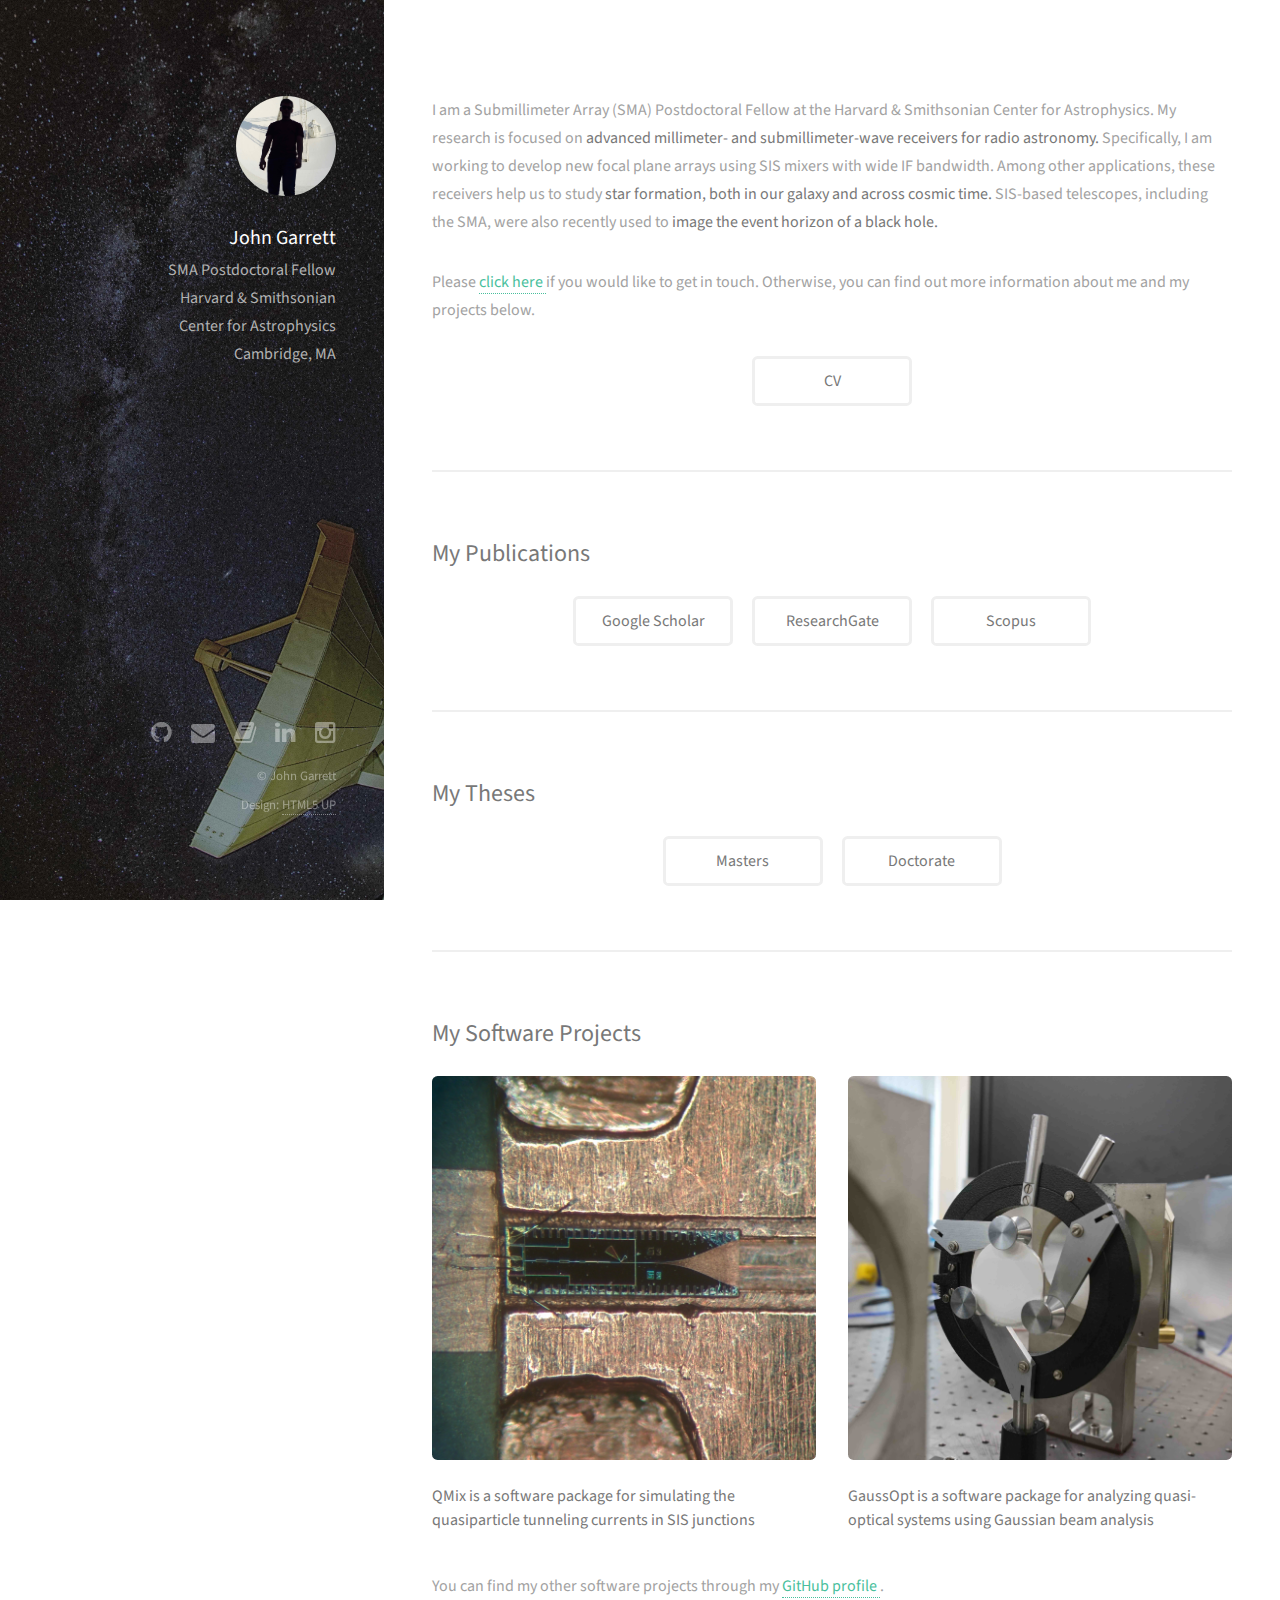
==== index.html @ 58bbde07 "Update" ====
<!DOCTYPE HTML>
<!--
	Strata by HTML5 UP
	html5up.net | @ajlkn
	Free for personal and commercial use under the CCA 3.0 license (html5up.net/license)
-->
<html>
	<head>
		<title>John Garrett</title>
		<meta charset="utf-8" />
		<meta name="viewport" content="width=device-width, initial-scale=1" />
		<!--[if lte IE 8]><script src="assets/js/ie/html5shiv.js"></script><![endif]-->
		<link rel="stylesheet" href="assets/css/main.css" />
		<!--[if lte IE 8]><link rel="stylesheet" href="assets/css/ie8.css" /><![endif]-->
	</head>
	<body id="top">

		<!-- Header -->
			<header id="header">
				<div class="inner">
					<a href="#" class="image avatar"><img src="images/avatar.jpg" alt="" /></a>
					<h1><strong>John Garrett</strong></h1>
					<p>SMA Postdoctoral Fellow<br />
                    Harvard & Smithsonian<br />
                    Center for Astrophysics<br />
					Cambridge, MA</p>
				</div>
			</header>

		<!-- Main -->
			<div id="main">

				<!-- Intro -->
					<section id="intro">
						<p>
							I am a Submillimeter Array (SMA) Postdoctoral Fellow at the Harvard & Smithsonian Center for Astrophysics. My research is focused on <b>advanced millimeter- and submillimeter-wave receivers for radio astronomy.</b> Specifically, I am working to develop new focal plane arrays using SIS mixers with wide IF bandwidth. Among other applications, these receivers help us to study <b>star formation, both in our galaxy and across cosmic time.</b> SIS-based telescopes, including the SMA, were also recently used to <b>image the event horizon of a black hole.</b>
						</p>
						<!-- <p>
							The receivers that I work on are based on <b>Superconductor-Insulator-Superconductor (SIS) tunnel junctions</b>. These devices are so sensitive that the noise properties are now only a <b>few times the quantum limit</b> that is imposed by the Heisenberg uncertainty principle.
						</p> -->
						<!-- </p>
						    I'm originally from Calgary, Alberta, Canada. I completed a BSc in Electrical Engineering at the University of Alberta, an MSc in Electrical Engineering at the University of Calgary, and a DPhil in Astrophysics at the University of Oxford. I'm currently living in Cambridge, Massachusetts.
						<p> -->
                        <p>
                        	Please <a href="mailto:garrettj403@gmail.com"> click here </a> if you would like to get in touch. Otherwise, you can find out more information about me and my projects below.
                        </p>
						<ul class="actions">
							<center>
								<li><a href="pdfs/JohnGarrett-CV.pdf" class="button alt">CV</a></li>
							</center>
						</ul>
					</section>

				<!-- Online Profiles -->
					<section id="publications">
						<h2>My Publications</h2>
		                    <ul class="actions">
								<center>
									<li><a href="https://scholar.google.co.uk/citations?hl=en&user=oNd86yYAAAAJ&view_op=list_works&sortby=pubdate" class="button alt">Google Scholar</a></li>
									<li><a href="https://www.researchgate.net/profile/John_Garrett" class="button alt">ResearchGate</a></li>
									<li><a href="https://www.scopus.com/authid/detail.uri?authorId=56405103700" class="button alt">Scopus</a></li>
								</center>
							</ul>
					</section>

				<!-- Theses -->
					<section id="theses">
						<h2>My Theses</h2>
		                    <ul class="actions">
								<center>
									<li><a href="https://prism.ucalgary.ca/handle/11023/1747" class="button alt">Masters</a></li>
									<li><a href="https://ora.ox.ac.uk/objects/uuid:d47fbf3b-1cf3-4e58-be97-767b9893066e" class="button alt">Doctorate</a></li>
								</center>
							</ul>
					</section>
					
				<!-- Projects -->
					<section id="projects">
						<h2>My Software Projects</h2>
						<div class="row">
							<article class="6u 12u$(xsmall) work-item">
								<a href="https://garrettj403.github.io/QMix/" class="image fit thumb"><img src="images/qmix.jpg" alt="QMix" /></a>
								<h3>QMix is a software package for simulating the quasiparticle tunneling currents in SIS junctions</h3>
							</article>
							<article class="6u 12u$(xsmall) work-item">
								<a href="https://garrettj403.github.io/GaussOpt/" class="image fit thumb"><img src="images/gaussopt.jpg" alt="GaussOpt" /></a>
								<h3>GaussOpt is a software package for analyzing quasi-optical systems using Gaussian beam analysis</h3>
							</article>
						</div>
						You can find my other software projects through my <a href="https://github.com/garrettj403"> GitHub profile </a>.
					</section>

		<!-- Footer -->
			<footer id="footer">
				<div class="inner">
					<ul class="icons">
						<li><a href="https://github.com/garrettj403" class="icon fa-github"><span class="label">Github</span></a></li>
						<li><a href="mailto:garrettj403@gmail.com" class="icon fa-envelope"><span class="label">Email</span></a></li>
						<li><a href="https://www.researchgate.net/profile/John_Garrett" class="icon fa-book"><span class="label">ResearchGate</span></a></li>
						<li><a href="https://www.linkedin.com/in/john-garrett-8274a647" class="icon fa-linkedin"><span class="label">Linkedin</span></a></li>
						<li><a href="https://www.instagram.com/garrettj403/" class="icon fa-instagram"><span class="label">Instagram</span></a></li>
					</ul>
					<ul class="copyright">
						<li>&copy; John Garrett</li><li>Design: <a href="http://html5up.net">HTML5 UP</a></li>
					</ul>
				</div>
			</footer>

		<!-- Scripts -->
			<script src="assets/js/jquery.min.js"></script>
			<script src="assets/js/jquery.poptrox.min.js"></script>
			<script src="assets/js/skel.min.js"></script>
			<script src="assets/js/util.js"></script>
			<script src="assets/js/main.js"></script>

	</body>
</html>
---- assets/css/main.css ----
@import url("font-awesome.min.css");
@import url("http://fonts.googleapis.com/css?family=Source+Sans+Pro:400,400italic");

/*
	Strata by HTML5 UP
	html5up.net | @n33co
	Free for personal and commercial use under the CCA 3.0 license (html5up.net/license)
*/

/* Reset */

	html, body, div, span, applet, object, iframe, h1, h2, h3, h4, h5, h6, p, blockquote, pre, a, abbr, acronym, address, big, cite, code, del, dfn, em, img, ins, kbd, q, s, samp, small, strike, strong, sub, sup, tt, var, b, u, i, center, dl, dt, dd, ol, ul, li, fieldset, form, label, legend, table, caption, tbody, tfoot, thead, tr, th, td, article, aside, canvas, details, embed, figure, figcaption, footer, header, hgroup, menu, nav, output, ruby, section, summary, time, mark, audio, video {
		margin: 0;
		padding: 0;
		border: 0;
		font-size: 100%;
		font: inherit;
		vertical-align: baseline;
	}

	article, aside, details, figcaption, figure, footer, header, hgroup, menu, nav, section {
		display: block;
	}

	body {
		line-height: 1;
	}

	ol, ul {
		list-style: none;
	}

	blockquote, q {
		quotes: none;
	}

	blockquote:before, blockquote:after, q:before, q:after {
		content: '';
		content: none;
	}

	table {
		border-collapse: collapse;
		border-spacing: 0;
	}

	body {
		-webkit-text-size-adjust: none;
	}

/* Box Model */

	*, *:before, *:after {
		-moz-box-sizing: border-box;
		-webkit-box-sizing: border-box;
		box-sizing: border-box;
	}

/* Containers */

	.container {
		margin-left: auto;
		margin-right: auto;
	}

	.container.\31 25\25 {
		width: 100%;
		max-width: 1200px;
		min-width: 960px;
	}

	.container.\37 5\25 {
		width: 720px;
	}

	.container.\35 0\25 {
		width: 480px;
	}

	.container.\32 5\25 {
		width: 240px;
	}

	.container {
		width: 960px;
	}

	@media screen and (max-width: 1800px) {

		.container.\31 25\25 {
			width: 100%;
			max-width: 1200px;
			min-width: 960px;
		}

		.container.\37 5\25 {
			width: 720px;
		}

		.container.\35 0\25 {
			width: 480px;
		}

		.container.\32 5\25 {
			width: 240px;
		}

		.container {
			width: 960px;
		}

	}

	@media screen and (max-width: 1280px) {

		.container.\31 25\25 {
			width: 100%;
			max-width: 1200px;
			min-width: 960px;
		}

		.container.\37 5\25 {
			width: 720px;
		}

		.container.\35 0\25 {
			width: 480px;
		}

		.container.\32 5\25 {
			width: 240px;
		}

		.container {
			width: 960px;
		}

	}

	@media screen and (max-width: 980px) {

		.container.\31 25\25 {
			width: 100%;
			max-width: 1200px;
			min-width: 960px;
		}

		.container.\37 5\25 {
			width: 720px;
		}

		.container.\35 0\25 {
			width: 480px;
		}

		.container.\32 5\25 {
			width: 240px;
		}

		.container {
			width: 960px;
		}

	}

	@media screen and (max-width: 736px) {

		.container.\31 25\25 {
			width: 100%;
			max-width: 1200px;
			min-width: 960px;
		}

		.container.\37 5\25 {
			width: 720px;
		}

		.container.\35 0\25 {
			width: 480px;
		}

		.container.\32 5\25 {
			width: 240px;
		}

		.container {
			width: 960px;
		}

	}

	@media screen and (max-width: 480px) {

		.container.\31 25\25 {
			width: 100%;
			max-width: 1200px;
			min-width: 960px;
		}

		.container.\37 5\25 {
			width: 720px;
		}

		.container.\35 0\25 {
			width: 480px;
		}

		.container.\32 5\25 {
			width: 240px;
		}

		.container {
			width: 960px;
		}

	}

/* Grid */

	.row {
		border-bottom: solid 1px transparent;
		-moz-box-sizing: border-box;
		-webkit-box-sizing: border-box;
		box-sizing: border-box;
	}

	.row > * {
		float: left;
		-moz-box-sizing: border-box;
		-webkit-box-sizing: border-box;
		box-sizing: border-box;
	}

	.row:after, .row:before {
		content: '';
		display: block;
		clear: both;
		height: 0;
	}

	.row.uniform > * > :first-child {
		margin-top: 0;
	}

	.row.uniform > * > :last-child {
		margin-bottom: 0;
	}

	.row.\30 \25 > * {
		padding: 0 0 0 0em;
	}

	.row.\30 \25 {
		margin: 0 0 -1px 0em;
	}

	.row.uniform.\30 \25 > * {
		padding: 0em 0 0 0em;
	}

	.row.uniform.\30 \25 {
		margin: 0em 0 -1px 0em;
	}

	.row > * {
		padding: 0 0 0 2.5em;
	}

	.row {
		margin: 0 0 -1px -2.5em;
	}

	.row.uniform > * {
		padding: 2.5em 0 0 2.5em;
	}

	.row.uniform {
		margin: -2.5em 0 -1px -2.5em;
	}

	.row.\32 00\25 > * {
		padding: 0 0 0 5em;
	}

	.row.\32 00\25 {
		margin: 0 0 -1px -5em;
	}

	.row.uniform.\32 00\25 > * {
		padding: 5em 0 0 5em;
	}

	.row.uniform.\32 00\25 {
		margin: -5em 0 -1px -5em;
	}

	.row.\31 50\25 > * {
		padding: 0 0 0 3.75em;
	}

	.row.\31 50\25 {
		margin: 0 0 -1px -3.75em;
	}

	.row.uniform.\31 50\25 > * {
		padding: 3.75em 0 0 3.75em;
	}

	.row.uniform.\31 50\25 {
		margin: -3.75em 0 -1px -3.75em;
	}

	.row.\35 0\25 > * {
		padding: 0 0 0 1.25em;
	}

	.row.\35 0\25 {
		margin: 0 0 -1px -1.25em;
	}

	.row.uniform.\35 0\25 > * {
		padding: 1.25em 0 0 1.25em;
	}

	.row.uniform.\35 0\25 {
		margin: -1.25em 0 -1px -1.25em;
	}

	.row.\32 5\25 > * {
		padding: 0 0 0 0.625em;
	}

	.row.\32 5\25 {
		margin: 0 0 -1px -0.625em;
	}

	.row.uniform.\32 5\25 > * {
		padding: 0.625em 0 0 0.625em;
	}

	.row.uniform.\32 5\25 {
		margin: -0.625em 0 -1px -0.625em;
	}

	.\31 2u, .\31 2u\24 {
		width: 100%;
		clear: none;
		margin-left: 0;
	}

	.\31 1u, .\31 1u\24 {
		width: 91.6666666667%;
		clear: none;
		margin-left: 0;
	}

	.\31 0u, .\31 0u\24 {
		width: 83.3333333333%;
		clear: none;
		margin-left: 0;
	}

	.\39 u, .\39 u\24 {
		width: 75%;
		clear: none;
		margin-left: 0;
	}

	.\38 u, .\38 u\24 {
		width: 66.6666666667%;
		clear: none;
		margin-left: 0;
	}

	.\37 u, .\37 u\24 {
		width: 58.3333333333%;
		clear: none;
		margin-left: 0;
	}

	.\36 u, .\36 u\24 {
		width: 50%;
		clear: none;
		margin-left: 0;
	}

	.\35 u, .\35 u\24 {
		width: 41.6666666667%;
		clear: none;
		margin-left: 0;
	}

	.\34 u, .\34 u\24 {
		width: 33.3333333333%;
		clear: none;
		margin-left: 0;
	}

	.\33 u, .\33 u\24 {
		width: 25%;
		clear: none;
		margin-left: 0;
	}

	.\32 u, .\32 u\24 {
		width: 16.6666666667%;
		clear: none;
		margin-left: 0;
	}

	.\31 u, .\31 u\24 {
		width: 8.3333333333%;
		clear: none;
		margin-left: 0;
	}

	.\31 2u\24 + *,
	.\31 1u\24 + *,
	.\31 0u\24 + *,
	.\39 u\24 + *,
	.\38 u\24 + *,
	.\37 u\24 + *,
	.\36 u\24 + *,
	.\35 u\24 + *,
	.\34 u\24 + *,
	.\33 u\24 + *,
	.\32 u\24 + *,
	.\31 u\24 + * {
		clear: left;
	}

	.\-11u {
		margin-left: 91.66667%;
	}

	.\-10u {
		margin-left: 83.33333%;
	}

	.\-9u {
		margin-left: 75%;
	}

	.\-8u {
		margin-left: 66.66667%;
	}

	.\-7u {
		margin-left: 58.33333%;
	}

	.\-6u {
		margin-left: 50%;
	}

	.\-5u {
		margin-left: 41.66667%;
	}

	.\-4u {
		margin-left: 33.33333%;
	}

	.\-3u {
		margin-left: 25%;
	}

	.\-2u {
		margin-left: 16.66667%;
	}

	.\-1u {
		margin-left: 8.33333%;
	}

	@media screen and (max-width: 1800px) {

		.row > * {
			padding: 0 0 0 2.5em;
		}

		.row {
			margin: 0 0 -1px -2.5em;
		}

		.row.uniform > * {
			padding: 2.5em 0 0 2.5em;
		}

		.row.uniform {
			margin: -2.5em 0 -1px -2.5em;
		}

		.row.\32 00\25 > * {
			padding: 0 0 0 5em;
		}

		.row.\32 00\25 {
			margin: 0 0 -1px -5em;
		}

		.row.uniform.\32 00\25 > * {
			padding: 5em 0 0 5em;
		}

		.row.uniform.\32 00\25 {
			margin: -5em 0 -1px -5em;
		}

		.row.\31 50\25 > * {
			padding: 0 0 0 3.75em;
		}

		.row.\31 50\25 {
			margin: 0 0 -1px -3.75em;
		}

		.row.uniform.\31 50\25 > * {
			padding: 3.75em 0 0 3.75em;
		}

		.row.uniform.\31 50\25 {
			margin: -3.75em 0 -1px -3.75em;
		}

		.row.\35 0\25 > * {
			padding: 0 0 0 1.25em;
		}

		.row.\35 0\25 {
			margin: 0 0 -1px -1.25em;
		}

		.row.uniform.\35 0\25 > * {
			padding: 1.25em 0 0 1.25em;
		}

		.row.uniform.\35 0\25 {
			margin: -1.25em 0 -1px -1.25em;
		}

		.row.\32 5\25 > * {
			padding: 0 0 0 0.625em;
		}

		.row.\32 5\25 {
			margin: 0 0 -1px -0.625em;
		}

		.row.uniform.\32 5\25 > * {
			padding: 0.625em 0 0 0.625em;
		}

		.row.uniform.\32 5\25 {
			margin: -0.625em 0 -1px -0.625em;
		}

		.\31 2u\28xlarge\29, .\31 2u\24\28xlarge\29 {
			width: 100%;
			clear: none;
			margin-left: 0;
		}

		.\31 1u\28xlarge\29, .\31 1u\24\28xlarge\29 {
			width: 91.6666666667%;
			clear: none;
			margin-left: 0;
		}

		.\31 0u\28xlarge\29, .\31 0u\24\28xlarge\29 {
			width: 83.3333333333%;
			clear: none;
			margin-left: 0;
		}

		.\39 u\28xlarge\29, .\39 u\24\28xlarge\29 {
			width: 75%;
			clear: none;
			margin-left: 0;
		}

		.\38 u\28xlarge\29, .\38 u\24\28xlarge\29 {
			width: 66.6666666667%;
			clear: none;
			margin-left: 0;
		}

		.\37 u\28xlarge\29, .\37 u\24\28xlarge\29 {
			width: 58.3333333333%;
			clear: none;
			margin-left: 0;
		}

		.\36 u\28xlarge\29, .\36 u\24\28xlarge\29 {
			width: 50%;
			clear: none;
			margin-left: 0;
		}

		.\35 u\28xlarge\29, .\35 u\24\28xlarge\29 {
			width: 41.6666666667%;
			clear: none;
			margin-left: 0;
		}

		.\34 u\28xlarge\29, .\34 u\24\28xlarge\29 {
			width: 33.3333333333%;
			clear: none;
			margin-left: 0;
		}

		.\33 u\28xlarge\29, .\33 u\24\28xlarge\29 {
			width: 25%;
			clear: none;
			margin-left: 0;
		}

		.\32 u\28xlarge\29, .\32 u\24\28xlarge\29 {
			width: 16.6666666667%;
			clear: none;
			margin-left: 0;
		}

		.\31 u\28xlarge\29, .\31 u\24\28xlarge\29 {
			width: 8.3333333333%;
			clear: none;
			margin-left: 0;
		}

		.\31 2u\24\28xlarge\29 + *,
		.\31 1u\24\28xlarge\29 + *,
		.\31 0u\24\28xlarge\29 + *,
		.\39 u\24\28xlarge\29 + *,
		.\38 u\24\28xlarge\29 + *,
		.\37 u\24\28xlarge\29 + *,
		.\36 u\24\28xlarge\29 + *,
		.\35 u\24\28xlarge\29 + *,
		.\34 u\24\28xlarge\29 + *,
		.\33 u\24\28xlarge\29 + *,
		.\32 u\24\28xlarge\29 + *,
		.\31 u\24\28xlarge\29 + * {
			clear: left;
		}

		.\-11u\28xlarge\29 {
			margin-left: 91.66667%;
		}

		.\-10u\28xlarge\29 {
			margin-left: 83.33333%;
		}

		.\-9u\28xlarge\29 {
			margin-left: 75%;
		}

		.\-8u\28xlarge\29 {
			margin-left: 66.66667%;
		}

		.\-7u\28xlarge\29 {
			margin-left: 58.33333%;
		}

		.\-6u\28xlarge\29 {
			margin-left: 50%;
		}

		.\-5u\28xlarge\29 {
			margin-left: 41.66667%;
		}

		.\-4u\28xlarge\29 {
			margin-left: 33.33333%;
		}

		.\-3u\28xlarge\29 {
			margin-left: 25%;
		}

		.\-2u\28xlarge\29 {
			margin-left: 16.66667%;
		}

		.\-1u\28xlarge\29 {
			margin-left: 8.33333%;
		}

	}

	@media screen and (max-width: 1280px) {

		.row > * {
			padding: 0 0 0 2em;
		}

		.row {
			margin: 0 0 -1px -2em;
		}

		.row.uniform > * {
			padding: 2em 0 0 2em;
		}

		.row.uniform {
			margin: -2em 0 -1px -2em;
		}

		.row.\32 00\25 > * {
			padding: 0 0 0 4em;
		}

		.row.\32 00\25 {
			margin: 0 0 -1px -4em;
		}

		.row.uniform.\32 00\25 > * {
			padding: 4em 0 0 4em;
		}

		.row.uniform.\32 00\25 {
			margin: -4em 0 -1px -4em;
		}

		.row.\31 50\25 > * {
			padding: 0 0 0 3em;
		}

		.row.\31 50\25 {
			margin: 0 0 -1px -3em;
		}

		.row.uniform.\31 50\25 > * {
			padding: 3em 0 0 3em;
		}

		.row.uniform.\31 50\25 {
			margin: -3em 0 -1px -3em;
		}

		.row.\35 0\25 > * {
			padding: 0 0 0 1em;
		}

		.row.\35 0\25 {
			margin: 0 0 -1px -1em;
		}

		.row.uniform.\35 0\25 > * {
			padding: 1em 0 0 1em;
		}

		.row.uniform.\35 0\25 {
			margin: -1em 0 -1px -1em;
		}

		.row.\32 5\25 > * {
			padding: 0 0 0 0.5em;
		}

		.row.\32 5\25 {
			margin: 0 0 -1px -0.5em;
		}

		.row.uniform.\32 5\25 > * {
			padding: 0.5em 0 0 0.5em;
		}

		.row.uniform.\32 5\25 {
			margin: -0.5em 0 -1px -0.5em;
		}

		.\31 2u\28large\29, .\31 2u\24\28large\29 {
			width: 100%;
			clear: none;
			margin-left: 0;
		}

		.\31 1u\28large\29, .\31 1u\24\28large\29 {
			width: 91.6666666667%;
			clear: none;
			margin-left: 0;
		}

		.\31 0u\28large\29, .\31 0u\24\28large\29 {
			width: 83.3333333333%;
			clear: none;
			margin-left: 0;
		}

		.\39 u\28large\29, .\39 u\24\28large\29 {
			width: 75%;
			clear: none;
			margin-left: 0;
		}

		.\38 u\28large\29, .\38 u\24\28large\29 {
			width: 66.6666666667%;
			clear: none;
			margin-left: 0;
		}

		.\37 u\28large\29, .\37 u\24\28large\29 {
			width: 58.3333333333%;
			clear: none;
			margin-left: 0;
		}

		.\36 u\28large\29, .\36 u\24\28large\29 {
			width: 50%;
			clear: none;
			margin-left: 0;
		}

		.\35 u\28large\29, .\35 u\24\28large\29 {
			width: 41.6666666667%;
			clear: none;
			margin-left: 0;
		}

		.\34 u\28large\29, .\34 u\24\28large\29 {
			width: 33.3333333333%;
			clear: none;
			margin-left: 0;
		}

		.\33 u\28large\29, .\33 u\24\28large\29 {
			width: 25%;
			clear: none;
			margin-left: 0;
		}

		.\32 u\28large\29, .\32 u\24\28large\29 {
			width: 16.6666666667%;
			clear: none;
			margin-left: 0;
		}

		.\31 u\28large\29, .\31 u\24\28large\29 {
			width: 8.3333333333%;
			clear: none;
			margin-left: 0;
		}

		.\31 2u\24\28large\29 + *,
		.\31 1u\24\28large\29 + *,
		.\31 0u\24\28large\29 + *,
		.\39 u\24\28large\29 + *,
		.\38 u\24\28large\29 + *,
		.\37 u\24\28large\29 + *,
		.\36 u\24\28large\29 + *,
		.\35 u\24\28large\29 + *,
		.\34 u\24\28large\29 + *,
		.\33 u\24\28large\29 + *,
		.\32 u\24\28large\29 + *,
		.\31 u\24\28large\29 + * {
			clear: left;
		}

		.\-11u\28large\29 {
			margin-left: 91.66667%;
		}

		.\-10u\28large\29 {
			margin-left: 83.33333%;
		}

		.\-9u\28large\29 {
			margin-left: 75%;
		}

		.\-8u\28large\29 {
			margin-left: 66.66667%;
		}

		.\-7u\28large\29 {
			margin-left: 58.33333%;
		}

		.\-6u\28large\29 {
			margin-left: 50%;
		}

		.\-5u\28large\29 {
			margin-left: 41.66667%;
		}

		.\-4u\28large\29 {
			margin-left: 33.33333%;
		}

		.\-3u\28large\29 {
			margin-left: 25%;
		}

		.\-2u\28large\29 {
			margin-left: 16.66667%;
		}

		.\-1u\28large\29 {
			margin-left: 8.33333%;
		}

	}

	@media screen and (max-width: 980px) {

		.row > * {
			padding: 0 0 0 2em;
		}

		.row {
			margin: 0 0 -1px -2em;
		}

		.row.uniform > * {
			padding: 2em 0 0 2em;
		}

		.row.uniform {
			margin: -2em 0 -1px -2em;
		}

		.row.\32 00\25 > * {
			padding: 0 0 0 4em;
		}

		.row.\32 00\25 {
			margin: 0 0 -1px -4em;
		}

		.row.uniform.\32 00\25 > * {
			padding: 4em 0 0 4em;
		}

		.row.uniform.\32 00\25 {
			margin: -4em 0 -1px -4em;
		}

		.row.\31 50\25 > * {
			padding: 0 0 0 3em;
		}

		.row.\31 50\25 {
			margin: 0 0 -1px -3em;
		}

		.row.uniform.\31 50\25 > * {
			padding: 3em 0 0 3em;
		}

		.row.uniform.\31 50\25 {
			margin: -3em 0 -1px -3em;
		}

		.row.\35 0\25 > * {
			padding: 0 0 0 1em;
		}

		.row.\35 0\25 {
			margin: 0 0 -1px -1em;
		}

		.row.uniform.\35 0\25 > * {
			padding: 1em 0 0 1em;
		}

		.row.uniform.\35 0\25 {
			margin: -1em 0 -1px -1em;
		}

		.row.\32 5\25 > * {
			padding: 0 0 0 0.5em;
		}

		.row.\32 5\25 {
			margin: 0 0 -1px -0.5em;
		}

		.row.uniform.\32 5\25 > * {
			padding: 0.5em 0 0 0.5em;
		}

		.row.uniform.\32 5\25 {
			margin: -0.5em 0 -1px -0.5em;
		}

		.\31 2u\28medium\29, .\31 2u\24\28medium\29 {
			width: 100%;
			clear: none;
			margin-left: 0;
		}

		.\31 1u\28medium\29, .\31 1u\24\28medium\29 {
			width: 91.6666666667%;
			clear: none;
			margin-left: 0;
		}

		.\31 0u\28medium\29, .\31 0u\24\28medium\29 {
			width: 83.3333333333%;
			clear: none;
			margin-left: 0;
		}

		.\39 u\28medium\29, .\39 u\24\28medium\29 {
			width: 75%;
			clear: none;
			margin-left: 0;
		}

		.\38 u\28medium\29, .\38 u\24\28medium\29 {
			width: 66.6666666667%;
			clear: none;
			margin-left: 0;
		}

		.\37 u\28medium\29, .\37 u\24\28medium\29 {
			width: 58.3333333333%;
			clear: none;
			margin-left: 0;
		}

		.\36 u\28medium\29, .\36 u\24\28medium\29 {
			width: 50%;
			clear: none;
			margin-left: 0;
		}

		.\35 u\28medium\29, .\35 u\24\28medium\29 {
			width: 41.6666666667%;
			clear: none;
			margin-left: 0;
		}

		.\34 u\28medium\29, .\34 u\24\28medium\29 {
			width: 33.3333333333%;
			clear: none;
			margin-left: 0;
		}

		.\33 u\28medium\29, .\33 u\24\28medium\29 {
			width: 25%;
			clear: none;
			margin-left: 0;
		}

		.\32 u\28medium\29, .\32 u\24\28medium\29 {
			width: 16.6666666667%;
			clear: none;
			margin-left: 0;
		}

		.\31 u\28medium\29, .\31 u\24\28medium\29 {
			width: 8.3333333333%;
			clear: none;
			margin-left: 0;
		}

		.\31 2u\24\28medium\29 + *,
		.\31 1u\24\28medium\29 + *,
		.\31 0u\24\28medium\29 + *,
		.\39 u\24\28medium\29 + *,
		.\38 u\24\28medium\29 + *,
		.\37 u\24\28medium\29 + *,
		.\36 u\24\28medium\29 + *,
		.\35 u\24\28medium\29 + *,
		.\34 u\24\28medium\29 + *,
		.\33 u\24\28medium\29 + *,
		.\32 u\24\28medium\29 + *,
		.\31 u\24\28medium\29 + * {
			clear: left;
		}

		.\-11u\28medium\29 {
			margin-left: 91.66667%;
		}

		.\-10u\28medium\29 {
			margin-left: 83.33333%;
		}

		.\-9u\28medium\29 {
			margin-left: 75%;
		}

		.\-8u\28medium\29 {
			margin-left: 66.66667%;
		}

		.\-7u\28medium\29 {
			margin-left: 58.33333%;
		}

		.\-6u\28medium\29 {
			margin-left: 50%;
		}

		.\-5u\28medium\29 {
			margin-left: 41.66667%;
		}

		.\-4u\28medium\29 {
			margin-left: 33.33333%;
		}

		.\-3u\28medium\29 {
			margin-left: 25%;
		}

		.\-2u\28medium\29 {
			margin-left: 16.66667%;
		}

		.\-1u\28medium\29 {
			margin-left: 8.33333%;
		}

	}

	@media screen and (max-width: 736px) {

		.row > * {
			padding: 0 0 0 1.5em;
		}

		.row {
			margin: 0 0 -1px -1.5em;
		}

		.row.uniform > * {
			padding: 1.5em 0 0 1.5em;
		}

		.row.uniform {
			margin: -1.5em 0 -1px -1.5em;
		}

		.row.\32 00\25 > * {
			padding: 0 0 0 3em;
		}

		.row.\32 00\25 {
			margin: 0 0 -1px -3em;
		}

		.row.uniform.\32 00\25 > * {
			padding: 3em 0 0 3em;
		}

		.row.uniform.\32 00\25 {
			margin: -3em 0 -1px -3em;
		}

		.row.\31 50\25 > * {
			padding: 0 0 0 2.25em;
		}

		.row.\31 50\25 {
			margin: 0 0 -1px -2.25em;
		}

		.row.uniform.\31 50\25 > * {
			padding: 2.25em 0 0 2.25em;
		}

		.row.uniform.\31 50\25 {
			margin: -2.25em 0 -1px -2.25em;
		}

		.row.\35 0\25 > * {
			padding: 0 0 0 0.75em;
		}

		.row.\35 0\25 {
			margin: 0 0 -1px -0.75em;
		}

		.row.uniform.\35 0\25 > * {
			padding: 0.75em 0 0 0.75em;
		}

		.row.uniform.\35 0\25 {
			margin: -0.75em 0 -1px -0.75em;
		}

		.row.\32 5\25 > * {
			padding: 0 0 0 0.375em;
		}

		.row.\32 5\25 {
			margin: 0 0 -1px -0.375em;
		}

		.row.uniform.\32 5\25 > * {
			padding: 0.375em 0 0 0.375em;
		}

		.row.uniform.\32 5\25 {
			margin: -0.375em 0 -1px -0.375em;
		}

		.\31 2u\28small\29, .\31 2u\24\28small\29 {
			width: 100%;
			clear: none;
			margin-left: 0;
		}

		.\31 1u\28small\29, .\31 1u\24\28small\29 {
			width: 91.6666666667%;
			clear: none;
			margin-left: 0;
		}

		.\31 0u\28small\29, .\31 0u\24\28small\29 {
			width: 83.3333333333%;
			clear: none;
			margin-left: 0;
		}

		.\39 u\28small\29, .\39 u\24\28small\29 {
			width: 75%;
			clear: none;
			margin-left: 0;
		}

		.\38 u\28small\29, .\38 u\24\28small\29 {
			width: 66.6666666667%;
			clear: none;
			margin-left: 0;
		}

		.\37 u\28small\29, .\37 u\24\28small\29 {
			width: 58.3333333333%;
			clear: none;
			margin-left: 0;
		}

		.\36 u\28small\29, .\36 u\24\28small\29 {
			width: 50%;
			clear: none;
			margin-left: 0;
		}

		.\35 u\28small\29, .\35 u\24\28small\29 {
			width: 41.6666666667%;
			clear: none;
			margin-left: 0;
		}

		.\34 u\28small\29, .\34 u\24\28small\29 {
			width: 33.3333333333%;
			clear: none;
			margin-left: 0;
		}

		.\33 u\28small\29, .\33 u\24\28small\29 {
			width: 25%;
			clear: none;
			margin-left: 0;
		}

		.\32 u\28small\29, .\32 u\24\28small\29 {
			width: 16.6666666667%;
			clear: none;
			margin-left: 0;
		}

		.\31 u\28small\29, .\31 u\24\28small\29 {
			width: 8.3333333333%;
			clear: none;
			margin-left: 0;
		}

		.\31 2u\24\28small\29 + *,
		.\31 1u\24\28small\29 + *,
		.\31 0u\24\28small\29 + *,
		.\39 u\24\28small\29 + *,
		.\38 u\24\28small\29 + *,
		.\37 u\24\28small\29 + *,
		.\36 u\24\28small\29 + *,
		.\35 u\24\28small\29 + *,
		.\34 u\24\28small\29 + *,
		.\33 u\24\28small\29 + *,
		.\32 u\24\28small\29 + *,
		.\31 u\24\28small\29 + * {
			clear: left;
		}

		.\-11u\28small\29 {
			margin-left: 91.66667%;
		}

		.\-10u\28small\29 {
			margin-left: 83.33333%;
		}

		.\-9u\28small\29 {
			margin-left: 75%;
		}

		.\-8u\28small\29 {
			margin-left: 66.66667%;
		}

		.\-7u\28small\29 {
			margin-left: 58.33333%;
		}

		.\-6u\28small\29 {
			margin-left: 50%;
		}

		.\-5u\28small\29 {
			margin-left: 41.66667%;
		}

		.\-4u\28small\29 {
			margin-left: 33.33333%;
		}

		.\-3u\28small\29 {
			margin-left: 25%;
		}

		.\-2u\28small\29 {
			margin-left: 16.66667%;
		}

		.\-1u\28small\29 {
			margin-left: 8.33333%;
		}

	}

	@media screen and (max-width: 480px) {

		.row > * {
			padding: 0 0 0 1.5em;
		}

		.row {
			margin: 0 0 -1px -1.5em;
		}

		.row.uniform > * {
			padding: 1.5em 0 0 1.5em;
		}

		.row.uniform {
			margin: -1.5em 0 -1px -1.5em;
		}

		.row.\32 00\25 > * {
			padding: 0 0 0 3em;
		}

		.row.\32 00\25 {
			margin: 0 0 -1px -3em;
		}

		.row.uniform.\32 00\25 > * {
			padding: 3em 0 0 3em;
		}

		.row.uniform.\32 00\25 {
			margin: -3em 0 -1px -3em;
		}

		.row.\31 50\25 > * {
			padding: 0 0 0 2.25em;
		}

		.row.\31 50\25 {
			margin: 0 0 -1px -2.25em;
		}

		.row.uniform.\31 50\25 > * {
			padding: 2.25em 0 0 2.25em;
		}

		.row.uniform.\31 50\25 {
			margin: -2.25em 0 -1px -2.25em;
		}

		.row.\35 0\25 > * {
			padding: 0 0 0 0.75em;
		}

		.row.\35 0\25 {
			margin: 0 0 -1px -0.75em;
		}

		.row.uniform.\35 0\25 > * {
			padding: 0.75em 0 0 0.75em;
		}

		.row.uniform.\35 0\25 {
			margin: -0.75em 0 -1px -0.75em;
		}

		.row.\32 5\25 > * {
			padding: 0 0 0 0.375em;
		}

		.row.\32 5\25 {
			margin: 0 0 -1px -0.375em;
		}

		.row.uniform.\32 5\25 > * {
			padding: 0.375em 0 0 0.375em;
		}

		.row.uniform.\32 5\25 {
			margin: -0.375em 0 -1px -0.375em;
		}

		.\31 2u\28xsmall\29, .\31 2u\24\28xsmall\29 {
			width: 100%;
			clear: none;
			margin-left: 0;
		}

		.\31 1u\28xsmall\29, .\31 1u\24\28xsmall\29 {
			width: 91.6666666667%;
			clear: none;
			margin-left: 0;
		}

		.\31 0u\28xsmall\29, .\31 0u\24\28xsmall\29 {
			width: 83.3333333333%;
			clear: none;
			margin-left: 0;
		}

		.\39 u\28xsmall\29, .\39 u\24\28xsmall\29 {
			width: 75%;
			clear: none;
			margin-left: 0;
		}

		.\38 u\28xsmall\29, .\38 u\24\28xsmall\29 {
			width: 66.6666666667%;
			clear: none;
			margin-left: 0;
		}

		.\37 u\28xsmall\29, .\37 u\24\28xsmall\29 {
			width: 58.3333333333%;
			clear: none;
			margin-left: 0;
		}

		.\36 u\28xsmall\29, .\36 u\24\28xsmall\29 {
			width: 50%;
			clear: none;
			margin-left: 0;
		}

		.\35 u\28xsmall\29, .\35 u\24\28xsmall\29 {
			width: 41.6666666667%;
			clear: none;
			margin-left: 0;
		}

		.\34 u\28xsmall\29, .\34 u\24\28xsmall\29 {
			width: 33.3333333333%;
			clear: none;
			margin-left: 0;
		}

		.\33 u\28xsmall\29, .\33 u\24\28xsmall\29 {
			width: 25%;
			clear: none;
			margin-left: 0;
		}

		.\32 u\28xsmall\29, .\32 u\24\28xsmall\29 {
			width: 16.6666666667%;
			clear: none;
			margin-left: 0;
		}

		.\31 u\28xsmall\29, .\31 u\24\28xsmall\29 {
			width: 8.3333333333%;
			clear: none;
			margin-left: 0;
		}

		.\31 2u\24\28xsmall\29 + *,
		.\31 1u\24\28xsmall\29 + *,
		.\31 0u\24\28xsmall\29 + *,
		.\39 u\24\28xsmall\29 + *,
		.\38 u\24\28xsmall\29 + *,
		.\37 u\24\28xsmall\29 + *,
		.\36 u\24\28xsmall\29 + *,
		.\35 u\24\28xsmall\29 + *,
		.\34 u\24\28xsmall\29 + *,
		.\33 u\24\28xsmall\29 + *,
		.\32 u\24\28xsmall\29 + *,
		.\31 u\24\28xsmall\29 + * {
			clear: left;
		}

		.\-11u\28xsmall\29 {
			margin-left: 91.66667%;
		}

		.\-10u\28xsmall\29 {
			margin-left: 83.33333%;
		}

		.\-9u\28xsmall\29 {
			margin-left: 75%;
		}

		.\-8u\28xsmall\29 {
			margin-left: 66.66667%;
		}

		.\-7u\28xsmall\29 {
			margin-left: 58.33333%;
		}

		.\-6u\28xsmall\29 {
			margin-left: 50%;
		}

		.\-5u\28xsmall\29 {
			margin-left: 41.66667%;
		}

		.\-4u\28xsmall\29 {
			margin-left: 33.33333%;
		}

		.\-3u\28xsmall\29 {
			margin-left: 25%;
		}

		.\-2u\28xsmall\29 {
			margin-left: 16.66667%;
		}

		.\-1u\28xsmall\29 {
			margin-left: 8.33333%;
		}

	}

/* Basic */

	body {
		background: #fff;
	}

		body.is-loading *, body.is-loading *:before, body.is-loading *:after {
			-moz-animation: none !important;
			-webkit-animation: none !important;
			-ms-animation: none !important;
			animation: none !important;
			-moz-transition: none !important;
			-webkit-transition: none !important;
			-ms-transition: none !important;
			transition: none !important;
		}

	body, input, select, textarea {
		color: #a2a2a2;
		font-family: "Source Sans Pro", Helvetica, sans-serif;
		font-size: 16pt;
		font-weight: 400;
		line-height: 1.75em;
	}

	a {
		-moz-transition: color 0.2s ease-in-out, border-color 0.2s ease-in-out;
		-webkit-transition: color 0.2s ease-in-out, border-color 0.2s ease-in-out;
		-ms-transition: color 0.2s ease-in-out, border-color 0.2s ease-in-out;
		transition: color 0.2s ease-in-out, border-color 0.2s ease-in-out;
		border-bottom: dotted 1px;
		color: #49bf9d;
		text-decoration: none;
	}

		a:hover {
			border-bottom-color: transparent;
			color: #49bf9d !important;
			text-decoration: none;
		}

	strong, b {
		color: #787878;
		font-weight: 400;
	}

	em, i {
		font-style: italic;
	}

	p {
		margin: 0 0 2em 0;
	}

	h1, h2, h3, h4, h5, h6 {
		color: #787878;
		font-weight: 400;
		line-height: 1em;
		margin: 0 0 1em 0;
	}

		h1 a, h2 a, h3 a, h4 a, h5 a, h6 a {
			color: inherit;
			text-decoration: none;
		}

	h1 {
		font-size: 2em;
		line-height: 1.5em;
	}

	h2 {
		font-size: 1.5em;
		line-height: 1.5em;
	}

	h3 {
		font-size: 1.25em;
		line-height: 1.5em;
	}

	h4 {
		font-size: 1.1em;
		line-height: 1.5em;
	}

	h5 {
		font-size: 0.9em;
		line-height: 1.5em;
	}

	h6 {
		font-size: 0.7em;
		line-height: 1.5em;
	}

	sub {
		font-size: 0.8em;
		position: relative;
		top: 0.5em;
	}

	sup {
		font-size: 0.8em;
		position: relative;
		top: -0.5em;
	}

	hr {
		border: 0;
		border-bottom: solid 2px #efefef;
		margin: 2em 0;
	}

		hr.major {
			margin: 3em 0;
		}

	blockquote {
		border-left: solid 6px #efefef;
		font-style: italic;
		margin: 0 0 2em 0;
		padding: 0.5em 0 0.5em 1.5em;
	}

	code {
		background: #f7f7f7;
		border-radius: 0.35em;
		border: solid 2px #efefef;
		font-family: "Courier New", monospace;
		font-size: 0.9em;
		margin: 0 0.25em;
		padding: 0.25em 0.65em;
	}

	pre {
		-webkit-overflow-scrolling: touch;
		font-family: "Courier New", monospace;
		font-size: 0.9em;
		margin: 0 0 2em 0;
	}

		pre code {
			display: block;
			line-height: 1.75em;
			padding: 1em 1.5em;
			overflow-x: auto;
		}

	.align-left {
		text-align: left;
	}

	.align-center {
		text-align: center;
	}

	.align-right {
		text-align: right;
	}

/* Section/Article */

	section.special, article.special {
		text-align: center;
	}

	header p {
		color: #b2b2b2;
		position: relative;
		margin: 0 0 1.5em 0;
	}

	header h2 + p {
		font-size: 1.25em;
		margin-top: -1em;
		line-height: 1.5em;
	}

	header h3 + p {
		font-size: 1.1em;
		margin-top: -0.8em;
		line-height: 1.5em;
	}

	header h4 + p,
	header h5 + p,
	header h6 + p {
		font-size: 0.9em;
		margin-top: -0.6em;
		line-height: 1.5em;
	}

	header.major h2 {
		font-size: 2em;
	}

/* Form */

	form {
		margin: 0 0 2em 0;
	}

	label {
		color: #787878;
		display: block;
		font-size: 0.9em;
		font-weight: 400;
		margin: 0 0 1em 0;
	}

	input[type="text"],
	input[type="password"],
	input[type="email"],
	select,
	textarea {
		-moz-appearance: none;
		-webkit-appearance: none;
		-ms-appearance: none;
		appearance: none;
		background: #f7f7f7;
		border-radius: 0.35em;
		border: solid 2px transparent;
		color: inherit;
		display: block;
		outline: 0;
		padding: 0 0.75em;
		text-decoration: none;
		width: 100%;
	}

		input[type="text"]:invalid,
		input[type="password"]:invalid,
		input[type="email"]:invalid,
		select:invalid,
		textarea:invalid {
			box-shadow: none;
		}

		input[type="text"]:focus,
		input[type="password"]:focus,
		input[type="email"]:focus,
		select:focus,
		textarea:focus {
			border-color: #49bf9d;
		}

	.select-wrapper {
		text-decoration: none;
		display: block;
		position: relative;
	}

		.select-wrapper:before {
			-moz-osx-font-smoothing: grayscale;
			-webkit-font-smoothing: antialiased;
			font-family: FontAwesome;
			font-style: normal;
			font-weight: normal;
			text-transform: none !important;
		}

		.select-wrapper:before {
			color: #dfdfdf;
			content: '\f078';
			display: block;
			height: 2.75em;
			line-height: 2.75em;
			pointer-events: none;
			position: absolute;
			right: 0;
			text-align: center;
			top: 0;
			width: 2.75em;
		}

		.select-wrapper select::-ms-expand {
			display: none;
		}

	input[type="text"],
	input[type="password"],
	input[type="email"],
	select {
		height: 2.75em;
	}

	textarea {
		padding: 0.75em;
	}

	input[type="checkbox"],
	input[type="radio"] {
		-moz-appearance: none;
		-webkit-appearance: none;
		-ms-appearance: none;
		appearance: none;
		display: block;
		float: left;
		margin-right: -2em;
		opacity: 0;
		width: 1em;
		z-index: -1;
	}

		input[type="checkbox"] + label,
		input[type="radio"] + label {
			text-decoration: none;
			color: #a2a2a2;
			cursor: pointer;
			display: inline-block;
			font-size: 1em;
			font-weight: 400;
			padding-left: 2.4em;
			padding-right: 0.75em;
			position: relative;
		}

			input[type="checkbox"] + label:before,
			input[type="radio"] + label:before {
				-moz-osx-font-smoothing: grayscale;
				-webkit-font-smoothing: antialiased;
				font-family: FontAwesome;
				font-style: normal;
				font-weight: normal;
				text-transform: none !important;
			}

			input[type="checkbox"] + label:before,
			input[type="radio"] + label:before {
				background: #f7f7f7;
				border-radius: 0.35em;
				border: solid 2px transparent;
				content: '';
				display: inline-block;
				height: 1.65em;
				left: 0;
				line-height: 1.58125em;
				position: absolute;
				text-align: center;
				top: 0;
				width: 1.65em;
			}

		input[type="checkbox"]:checked + label:before,
		input[type="radio"]:checked + label:before {
			background: #787878;
			border-color: #787878;
			color: #fff;
			content: '\f00c';
		}

		input[type="checkbox"]:focus + label:before,
		input[type="radio"]:focus + label:before {
			border-color: #49bf9d;
		}

	input[type="checkbox"] + label:before {
		border-radius: 0.35em;
	}

	input[type="radio"] + label:before {
		border-radius: 100%;
	}

	::-webkit-input-placeholder {
		color: #b2b2b2 !important;
		opacity: 1.0;
	}

	:-moz-placeholder {
		color: #b2b2b2 !important;
		opacity: 1.0;
	}

	::-moz-placeholder {
		color: #b2b2b2 !important;
		opacity: 1.0;
	}

	:-ms-input-placeholder {
		color: #b2b2b2 !important;
		opacity: 1.0;
	}

	.formerize-placeholder {
		color: #b2b2b2 !important;
		opacity: 1.0;
	}

/* Box */

	.box {
		border-radius: 0.35em;
		border: solid 2px #efefef;
		margin-bottom: 2em;
		padding: 1.5em;
	}

		.box > :last-child,
		.box > :last-child > :last-child,
		.box > :last-child > :last-child > :last-child {
			margin-bottom: 0;
		}

		.box.alt {
			border: 0;
			border-radius: 0;
			padding: 0;
		}

/* Icon */

	.icon {
		text-decoration: none;
		border-bottom: none;
		position: relative;
	}

		.icon:before {
			-moz-osx-font-smoothing: grayscale;
			-webkit-font-smoothing: antialiased;
			font-family: FontAwesome;
			font-style: normal;
			font-weight: normal;
			text-transform: none !important;
		}

		.icon > .label {
			display: none;
		}

/* Image */

	.image {
		border-radius: 0.35em;
		border: 0;
		display: inline-block;
		position: relative;
	}

		.image:before {
			-moz-transition: opacity 0.2s ease-in-out;
			-webkit-transition: opacity 0.2s ease-in-out;
			-ms-transition: opacity 0.2s ease-in-out;
			transition: opacity 0.2s ease-in-out;
			/*background: url("images/overlay.png");*/
			border-radius: 0.35em;
			content: '';
			display: block;
			height: 100%;
			left: 0;
			opacity: 0.5;
			position: absolute;
			top: 0;
			width: 100%;
		}

		.image.thumb {
			text-align: center;
		}
/*
			.image.thumb:after {
				-moz-transition: opacity 0.2s ease-in-out;
				-webkit-transition: opacity 0.2s ease-in-out;
				-ms-transition: opacity 0.2s ease-in-out;
				transition: opacity 0.2s ease-in-out;
				border-radius: 0.35em;
				border: solid 3px rgba(255, 255, 255, 0.5);
				color: #fff;
				content: 'View';
				display: inline-block;
				font-size: 0.8em;
				font-weight: 400;
				left: 50%;
				line-height: 2.25em;
				margin: -1.25em 0 0 -3em;
				opacity: 0;
				padding: 0 1.5em;
				position: absolute;
				text-align: center;
				text-decoration: none;
				top: 50%;
				white-space: nowrap;
			}*/

			.image.thumb:hover:after {
				opacity: 1.0;
			}

			.image.thumb:hover:before {
				background: url("images/overlay.png"), url("images/overlay.png");
				opacity: 1.0;
			}

		.image img {
			border-radius: 0.35em;
			display: block;
		}

		.image.left {
			float: left;
			margin: 0 1.5em 1em 0;
			top: 0.25em;
		}

		.image.right {
			float: right;
			margin: 0 0 1em 1.5em;
			top: 0.25em;
		}

		.image.left, .image.right {
			max-width: 40%;
		}

			.image.left img, .image.right img {
				width: 100%;
			}

		.image.fit {
			display: block;
			margin: 0 0 2em 0;
			width: 100%;
		}

			.image.fit img {
				width: 100%;
			}

		.image.avatar {
			border-radius: 100%;
		}

			.image.avatar:before {
				display: none;
			}

			.image.avatar img {
				border-radius: 100%;
				width: 100%;
			}

/* List */

	ol {
		list-style: decimal;
		margin: 0 0 2em 0;
		padding-left: 1.25em;
	}

		ol li {
			padding-left: 0.25em;
		}

	ul {
		list-style: disc;
		margin: 0 0 2em 0;
		padding-left: 1em;
	}

		ul li {
			padding-left: 0.5em;
		}

		ul.alt {
			list-style: none;
			padding-left: 0;
		}

			ul.alt li {
				border-top: solid 2px #efefef;
				padding: 0.5em 0;
			}

				ul.alt li:first-child {
					border-top: 0;
					padding-top: 0;
				}

		ul.icons {
			cursor: default;
			list-style: none;
			padding-left: 0;
		}

			ul.icons li {
				display: inline-block;
				padding: 0 1em 0 0;
			}

				ul.icons li:last-child {
					padding-right: 0;
				}

				ul.icons li .icon:before {
					font-size: 1.5em;
				}

		ul.actions {
			cursor: default;
			list-style: none;
			padding-left: 0;
		}

			ul.actions li {
				display: inline-block;
				padding: 0 1em 0 0;
				vertical-align: middle;
			}

				ul.actions li:last-child {
					padding-right: 0;
				}

			ul.actions.small li {
				padding: 0 0.5em 0 0;
			}

			ul.actions.vertical li {
				display: block;
				padding: 1em 0 0 0;
			}

				ul.actions.vertical li:first-child {
					padding-top: 0;
				}

				ul.actions.vertical li > * {
					margin-bottom: 0;
				}

			ul.actions.vertical.small li {
				padding: 0.5em 0 0 0;
			}

				ul.actions.vertical.small li:first-child {
					padding-top: 0;
				}

			ul.actions.fit {
				display: table;
				margin-left: -1em;
				padding: 0;
				table-layout: fixed;
				width: calc(100% + 1em);
			}

				ul.actions.fit li {
					display: table-cell;
					padding: 0 0 0 1em;
				}

					ul.actions.fit li > * {
						margin-bottom: 0;
					}

				ul.actions.fit.small {
					margin-left: -0.5em;
					width: calc(100% + 0.5em);
				}

					ul.actions.fit.small li {
						padding: 0 0 0 0.5em;
					}

		ul.labeled-icons {
			list-style: none;
			padding: 0;
		}

			ul.labeled-icons li {
				line-height: 1.75em;
				margin: 1.5em 0 0 0;
				padding-left: 2.25em;
				position: relative;
			}

				ul.labeled-icons li:first-child {
					margin-top: 0;
				}

				ul.labeled-icons li a {
					color: inherit;
				}

				ul.labeled-icons li h3 {
					color: #b2b2b2;
					left: 0;
					position: absolute;
					text-align: center;
					top: 0;
					width: 1em;
				}

	dl {
		margin: 0 0 2em 0;
	}

/* Table */

	.table-wrapper {
		-webkit-overflow-scrolling: touch;
		overflow-x: auto;
	}

	table {
		margin: 0 0 2em 0;
		width: 100%;
	}

		table tbody tr {
			border: solid 1px #efefef;
			border-left: 0;
			border-right: 0;
		}

			table tbody tr:nth-child(2n + 1) {
				background-color: #f7f7f7;
			}

		table td {
			padding: 0.75em 0.75em;
		}

		table th {
			color: #787878;
			font-size: 0.9em;
			font-weight: 400;
			padding: 0 0.75em 0.75em 0.75em;
			text-align: left;
		}

		table thead {
			border-bottom: solid 2px #efefef;
		}

		table tfoot {
			border-top: solid 2px #efefef;
		}

		table.alt {
			border-collapse: separate;
		}

			table.alt tbody tr td {
				border: solid 2px #efefef;
				border-left-width: 0;
				border-top-width: 0;
			}

				table.alt tbody tr td:first-child {
					border-left-width: 2px;
				}

			table.alt tbody tr:first-child td {
				border-top-width: 2px;
			}

			table.alt thead {
				border-bottom: 0;
			}

			table.alt tfoot {
				border-top: 0;
			}

/* Button */

	input[type="submit"],
	input[type="reset"],
	input[type="button"],
	.button {
		-moz-appearance: none;
		-webkit-appearance: none;
		-ms-appearance: none;
		appearance: none;
		-moz-transition: background-color 0.2s ease-in-out, color 0.2s ease-in-out, border-color 0.2s ease-in-out;
		-webkit-transition: background-color 0.2s ease-in-out, color 0.2s ease-in-out, border-color 0.2s ease-in-out;
		-ms-transition: background-color 0.2s ease-in-out, color 0.2s ease-in-out, border-color 0.2s ease-in-out;
		transition: background-color 0.2s ease-in-out, color 0.2s ease-in-out, border-color 0.2s ease-in-out;
		background-color: transparent;
		border-radius: 0.35em;
		border: solid 3px #efefef;
		color: #787878 !important;
		cursor: pointer;
		display: inline-block;
		font-weight: 400;
		height: 3.15em;
		height: calc(2.75em + 6px);
		line-height: 2.75em;
		min-width: 10em;
		padding: 0 1.5em;
		text-align: center;
		text-decoration: none;
		white-space: nowrap;
	}

		input[type="submit"]:hover,
		input[type="reset"]:hover,
		input[type="button"]:hover,
		.button:hover {
			border-color: #49bf9d;
			color: #49bf9d !important;
		}

		input[type="submit"]:active,
		input[type="reset"]:active,
		input[type="button"]:active,
		.button:active {
			background-color: rgba(73, 191, 157, 0.1);
			border-color: #49bf9d;
			color: #49bf9d !important;
		}

		input[type="submit"].icon,
		input[type="reset"].icon,
		input[type="button"].icon,
		.button.icon {
			padding-left: 1.35em;
		}

			input[type="submit"].icon:before,
			input[type="reset"].icon:before,
			input[type="button"].icon:before,
			.button.icon:before {
				margin-right: 0.5em;
			}

		input[type="submit"].fit,
		input[type="reset"].fit,
		input[type="button"].fit,
		.button.fit {
			display: block;
			margin: 0 0 1em 0;
			min-width: 0;
			width: 100%;
		}

		input[type="submit"].small,
		input[type="reset"].small,
		input[type="button"].small,
		.button.small {
			font-size: 0.8em;
		}

		input[type="submit"].big,
		input[type="reset"].big,
		input[type="button"].big,
		.button.big {
			font-size: 1.35em;
		}

		input[type="submit"].special,
		input[type="reset"].special,
		input[type="button"].special,
		.button.special {
			background-color: #49bf9d;
			border-color: #49bf9d;
			color: #ffffff !important;
		}

			input[type="submit"].special:hover,
			input[type="reset"].special:hover,
			input[type="button"].special:hover,
			.button.special:hover {
				background-color: #5cc6a7;
				border-color: #5cc6a7;
			}

			input[type="submit"].special:active,
			input[type="reset"].special:active,
			input[type="button"].special:active,
			.button.special:active {
				background-color: #3eb08f;
				border-color: #3eb08f;
			}

		input[type="submit"].disabled, input[type="submit"]:disabled,
		input[type="reset"].disabled,
		input[type="reset"]:disabled,
		input[type="button"].disabled,
		input[type="button"]:disabled,
		.button.disabled,
		.button:disabled {
			background-color: #e7e7e7 !important;
			border-color: #e7e7e7 !important;
			color: #b2b2b2 !important;
			cursor: default;
		}

/* Work Item */

	.work-item {
		margin: 0 0 2em 0;
	}

		.work-item .image {
			margin: 0 0 1.5em 0;
		}

		.work-item h3 {
			font-size: 1em;
			margin: 0 0 0.5em 0;
		}

		.work-item p {
			font-size: 0.8em;
			line-height: 1.5em;
			margin: 0;
		}

/* Header */

	#header {
		background-color: #1f1815;
		background-attachment: scroll,								fixed;
		background-image: url("images/overlay.png"), url("../../images/banner_vert2.jpg");
		background-position: top left,							top left;
		background-repeat: repeat,								no-repeat;
		background-size: auto,								auto 100%;
		color: rgba(255, 255, 255, 0.5);
		height: 100%;
		left: 0;
		padding: 8em 4em 0 0;
		position: fixed;
		text-align: right;
		top: 0;
		width: 35%;
	}

		#header strong, #header b {
			color: #ffffff;
		}

		#header h2, #header h3, #header h4, #header h5, #header h6 {
			color: #ffffff;
		}

		#header h1 {
			color: rgba(255, 255, 255, 0.5);
			font-size: 1.35em;
			line-height: 1.75em;
			margin: 0;
		}

		#header .image.avatar {
			margin: 0 0 1em 0;
			width: 6.25em;
		}

/* Footer */

	#footer {
		bottom: 0;
		left: 0;
		padding: 0 4em 6em 0;
		position: fixed;
		text-align: right;
		width: 35%;
	}

		#footer .icons {
			margin: 1em 0 0 0;
		}

			#footer .icons a {
				color: rgba(255, 255, 255, 0.4);
			}

		#footer .copyright {
			color: rgba(255, 255, 255, 0.4);
			font-size: 0.8em;
			list-style: none;
			margin: 1em 0 0 0;
			padding: 0;
		}

			#footer .copyright li {
				border-left: solid 1px rgba(255, 255, 255, 0.25);
				display: inline-block;
				line-height: 1em;
				margin-left: 0.75em;
				padding-left: 0.75em;
			}

				#footer .copyright li:first-child {
					border-left: 0;
					margin-left: 0;
					padding-left: 0;
				}

				#footer .copyright li a {
					color: inherit;
				}

/* Main */

	#main {
		margin-left: 35%;
		max-width: 54em;
		padding: 8em 4em 4em 4em;
		width: calc(100% - 35%);
	}

		#main > section {
			border-top: solid 2px #efefef;
			margin: 4em 0 0 0;
			padding: 4em 0 0 0;
		}

			#main > section:first-child {
				border-top: 0;
				margin-top: 0;
				padding-top: 0;
			}

/* Poptrox */

	@-moz-keyframes spin {
		0% {
			-moz-transform: rotate(0deg);
			-webkit-transform: rotate(0deg);
			-ms-transform: rotate(0deg);
			transform: rotate(0deg);
		}

		100% {
			-moz-transform: rotate(360deg);
			-webkit-transform: rotate(360deg);
			-ms-transform: rotate(360deg);
			transform: rotate(360deg);
		}
	}

	@-webkit-keyframes spin {
		0% {
			-moz-transform: rotate(0deg);
			-webkit-transform: rotate(0deg);
			-ms-transform: rotate(0deg);
			transform: rotate(0deg);
		}

		100% {
			-moz-transform: rotate(360deg);
			-webkit-transform: rotate(360deg);
			-ms-transform: rotate(360deg);
			transform: rotate(360deg);
		}
	}

	@-ms-keyframes spin {
		0% {
			-moz-transform: rotate(0deg);
			-webkit-transform: rotate(0deg);
			-ms-transform: rotate(0deg);
			transform: rotate(0deg);
		}

		100% {
			-moz-transform: rotate(360deg);
			-webkit-transform: rotate(360deg);
			-ms-transform: rotate(360deg);
			transform: rotate(360deg);
		}
	}

	@keyframes spin {
		0% {
			-moz-transform: rotate(0deg);
			-webkit-transform: rotate(0deg);
			-ms-transform: rotate(0deg);
			transform: rotate(0deg);
		}

		100% {
			-moz-transform: rotate(360deg);
			-webkit-transform: rotate(360deg);
			-ms-transform: rotate(360deg);
			transform: rotate(360deg);
		}
	}

	.poptrox-popup {
		-moz-box-sizing: content-box;
		-webkit-box-sizing: content-box;
		-ms-box-sizing: content-box;
		box-sizing: content-box;
		-webkit-tap-highlight-color: rgba(255, 255, 255, 0);
		background: #fff;
		border-radius: 0.35em;
		box-shadow: 0 0.1em 0.15em 0 rgba(0, 0, 0, 0.15);
		overflow: hidden;
		padding-bottom: 3em;
	}

		.poptrox-popup .loader {
			text-decoration: none;
			-moz-animation: spin 1s linear infinite;
			-webkit-animation: spin 1s linear infinite;
			-ms-animation: spin 1s linear infinite;
			animation: spin 1s linear infinite;
			font-size: 1.5em;
			height: 1em;
			left: 50%;
			line-height: 1em;
			margin: -0.5em 0 0 -0.5em;
			position: absolute;
			top: 50%;
			width: 1em;
		}

			.poptrox-popup .loader:before {
				-moz-osx-font-smoothing: grayscale;
				-webkit-font-smoothing: antialiased;
				font-family: FontAwesome;
				font-style: normal;
				font-weight: normal;
				text-transform: none !important;
			}

			.poptrox-popup .loader:before {
				content: '\f1ce';
			}

		.poptrox-popup .caption {
			background: #fff;
			bottom: 0;
			cursor: default;
			font-size: 0.9em;
			height: 3em;
			left: 0;
			line-height: 2.8em;
			position: absolute;
			text-align: center;
			width: 100%;
			z-index: 1;
		}

		.poptrox-popup .nav-next,
		.poptrox-popup .nav-previous {
			text-decoration: none;
			-moz-transition: opacity 0.2s ease-in-out;
			-webkit-transition: opacity 0.2s ease-in-out;
			-ms-transition: opacity 0.2s ease-in-out;
			transition: opacity 0.2s ease-in-out;
			-webkit-tap-highlight-color: rgba(255, 255, 255, 0);
			background: rgba(0, 0, 0, 0.01);
			cursor: pointer;
			height: 100%;
			opacity: 0;
			position: absolute;
			top: 0;
			width: 50%;
		}

			.poptrox-popup .nav-next:before,
			.poptrox-popup .nav-previous:before {
				-moz-osx-font-smoothing: grayscale;
				-webkit-font-smoothing: antialiased;
				font-family: FontAwesome;
				font-style: normal;
				font-weight: normal;
				text-transform: none !important;
			}

			.poptrox-popup .nav-next:before,
			.poptrox-popup .nav-previous:before {
				color: #fff;
				font-size: 2.5em;
				height: 1em;
				line-height: 1em;
				margin-top: -0.75em;
				position: absolute;
				text-align: center;
				top: 50%;
				width: 1.5em;
			}

		.poptrox-popup .nav-next {
			right: 0;
		}

			.poptrox-popup .nav-next:before {
				content: '\f105';
				right: 0;
			}

		.poptrox-popup .nav-previous {
			left: 0;
		}

			.poptrox-popup .nav-previous:before {
				content: '\f104';
				left: 0;
			}

		.poptrox-popup .closer {
			text-decoration: none;
			-moz-transition: opacity 0.2s ease-in-out;
			-webkit-transition: opacity 0.2s ease-in-out;
			-ms-transition: opacity 0.2s ease-in-out;
			transition: opacity 0.2s ease-in-out;
			-webkit-tap-highlight-color: rgba(255, 255, 255, 0);
			color: #fff;
			height: 4em;
			line-height: 4em;
			opacity: 0;
			position: absolute;
			right: 0;
			text-align: center;
			top: 0;
			width: 4em;
			z-index: 2;
		}

			.poptrox-popup .closer:before {
				-moz-osx-font-smoothing: grayscale;
				-webkit-font-smoothing: antialiased;
				font-family: FontAwesome;
				font-style: normal;
				font-weight: normal;
				text-transform: none !important;
			}

			.poptrox-popup .closer:before {
				-moz-box-sizing: content-box;
				-webkit-box-sizing: content-box;
				-ms-box-sizing: content-box;
				box-sizing: content-box;
				border-radius: 100%;
				border: solid 3px rgba(255, 255, 255, 0.5);
				content: '\f00d';
				display: block;
				font-size: 1em;
				height: 1.75em;
				left: 50%;
				line-height: 1.75em;
				margin: -0.875em 0 0 -0.875em;
				position: absolute;
				top: 50%;
				width: 1.75em;
			}

		.poptrox-popup:hover .nav-next,
		.poptrox-popup:hover .nav-previous {
			opacity: 0.5;
		}

			.poptrox-popup:hover .nav-next:hover,
			.poptrox-popup:hover .nav-previous:hover {
				opacity: 1.0;
			}

		.poptrox-popup:hover .closer {
			opacity: 0.5;
		}

			.poptrox-popup:hover .closer:hover {
				opacity: 1.0;
			}

/* Touch */

	body.is-touch .image.thumb:before {
		opacity: 0.5 !important;
	}

	body.is-touch .image.thumb:after {
		display: none !important;
	}

	body.is-touch #header {
		background-attachment: scroll;
		background-size: auto, cover;
	}

	body.is-touch .poptrox-popup .nav-next,
	body.is-touch .poptrox-popup .nav-previous,
	body.is-touch .poptrox-popup .closer {
		opacity: 1.0 !important;
	}

/* XLarge */

	@media screen and (max-width: 1800px) {

		/* Basic */

			body, input, select, textarea {
				font-size: 12pt;
			}

	}

/* Large */

	@media screen and (max-width: 1280px) {

		/* Header */

			#header {
				padding: 6em 3em 3em 3em;
				width: 30%;
			}

				#header h1 {
					font-size: 1.25em;
				}

					#header h1 br {
						display: none;
					}

		/* Footer */

			#footer {
				padding: 0 3em 5em 3em;
				width: 30%;
			}

				#footer .copyright li {
					border-left-width: 0;
					display: block;
					line-height: 2.25em;
					margin-left: 0;
					padding-left: 0;
				}

		/* Main */

			#main {
				margin-left: 30%;
				max-width: none;
				padding: 6em 3em 3em 3em;
				width: calc(100% - 30%);
			}

	}

/* Medium */

	@media screen and (max-width: 980px) {

		/* Basic */

			h1 br, h2 br, h3 br, h4 br, h5 br, h6 br {
				display: none;
			}

		/* List */

			ul.icons li .icon {
				font-size: 1.25em;
			}

		/* Header */

			#header {
				background-attachment: scroll;
				background-position: top left, center center;
				background-size: auto,		cover;
				left: auto;
				padding: 6em 4em;
				position: relative;
				text-align: center;
				top: auto;
				width: 100%;
			}

				#header h1 {
					font-size: 1.75em;
				}

					#header h1 br {
						display: inline;
					}

		/* Footer */

			#footer {
				background-attachment: scroll;
				background-color: #1f1815;
				background-image: url("images/overlay.png"), url("../../images/banner_vert2.jpg");
				background-position: top left,						bottom center;
				background-repeat: repeat,							no-repeat;
				background-size: auto,							cover;
				bottom: auto;
				left: auto;
				padding: 4em 4em 6em 4em;
				position: relative;
				text-align: center;
				width: 100%;
			}

				#footer .icons {
					margin: 0 0 1em 0;
				}

				#footer .copyright {
					margin: 0 0 1em 0;
				}

					#footer .copyright li {
						border-left-width: 1px;
						display: inline-block;
						line-height: 1em;
						margin-left: 0.75em;
						padding-left: 0.75em;
					}

		/* Main */

			#main {
				margin: 0;
				padding: 6em 4em;
				width: 100%;
			}

	}

/* Small */

	@media screen and (max-width: 736px) {

		/* Basic */

			h1 {
				font-size: 1.5em;
			}

			h2 {
				font-size: 1.2em;
			}

			h3 {
				font-size: 1em;
			}

		/* Section/Article */

			section.special, article.special {
				text-align: center;
			}

			header.major h2 {
				font-size: 1.35em;
			}

		/* List */

			ul.labeled-icons li {
				padding-left: 2em;
			}

				ul.labeled-icons li h3 {
					line-height: 1.75em;
				}

		/* Header */

			#header {
				padding: 2.25em 1.5em;
			}

				#header h1 {
					font-size: 1.35em;
				}

		/* Footer */

			#footer {
				padding: 2.25em 1.5em;
			}

		/* Main */

			#main {
				padding: 2.25em 1.5em 0.25em 1.5em;
			}

				#main > section {
					margin: 2.25em 0 0 0;
					padding: 2.25em 0 0 0;
				}

		/* Poptrox */

			.poptrox-popup {
				border-radius: 0;
			}

				.poptrox-popup .nav-next:before,
				.poptrox-popup .nav-previous:before {
					margin-top: -1em;
				}

	}

/* XSmall */

	@media screen and (max-width: 480px) {

		/* List */

			ul.actions {
				margin: 0 0 2em 0;
			}

				ul.actions li {
					display: block;
					padding: 1em 0 0 0;
					text-align: center;
					width: 100%;
				}

					ul.actions li:first-child {
						padding-top: 0;
					}

					ul.actions li > * {
						margin: 0 !important;
						width: 100%;
					}

						ul.actions li > *.icon:before {
							margin-left: -2em;
						}

				ul.actions.small li {
					padding: 0.5em 0 0 0;
				}

					ul.actions.small li:first-child {
						padding-top: 0;
					}

		/* Header */

			#header {
				padding: 4.5em 1.5em;
			}

				#header h1 br {
					display: none;
				}

		/* Footer */

			#footer .copyright li {
				border-left-width: 0;
				display: block;
				line-height: 2.25em;
				margin-left: 0;
				padding-left: 0;
			}

	}
---- assets/css/ie8.css ----
/*
	Strata by HTML5 UP
	html5up.net | @n33co
	Free for personal and commercial use under the CCA 3.0 license (html5up.net/license)
*/

/* Button */

	input[type="submit"],
	input[type="reset"],
	input[type="button"],
	.button {
		position: relative;
		-ms-behavior: url("assets/js/ie/PIE.htc");
	}

/* Form */

	input[type="text"],
	input[type="password"],
	input[type="email"],
	select,
	textarea {
		position: relative;
		-ms-behavior: url("assets/js/ie/PIE.htc");
	}

	input[type="text"],
	input[type="password"],
	input[type="email"],
	select {
		height: 2.75em;
		line-height: 2.75em;
	}

	input[type="checkbox"] + label:before,
	input[type="radio"] + label:before {
		display: none;
	}

/* Image */
/*
	.image {
		position: relative;
		-ms-behavior: url("assets/js/ie/PIE.htc");
	}

		.image:before, .image:after {
			display: none !important;
		}

		.image img {
			position: relative;
			-ms-behavior: url("assets/js/ie/PIE.htc");
		}*/

/* Header */

	#header {
		background-image: url("../../images/bg.jpg");
		background-repeat: no-repeat;
		background-size: cover;
		-ms-behavior: url("assets/js/ie/backgroundsize.min.htc");
	}

		#header h1 {
			color: #ffffff;
		}

/* Footer */

	#footer .icons a {
		color: #ffffff;
	}
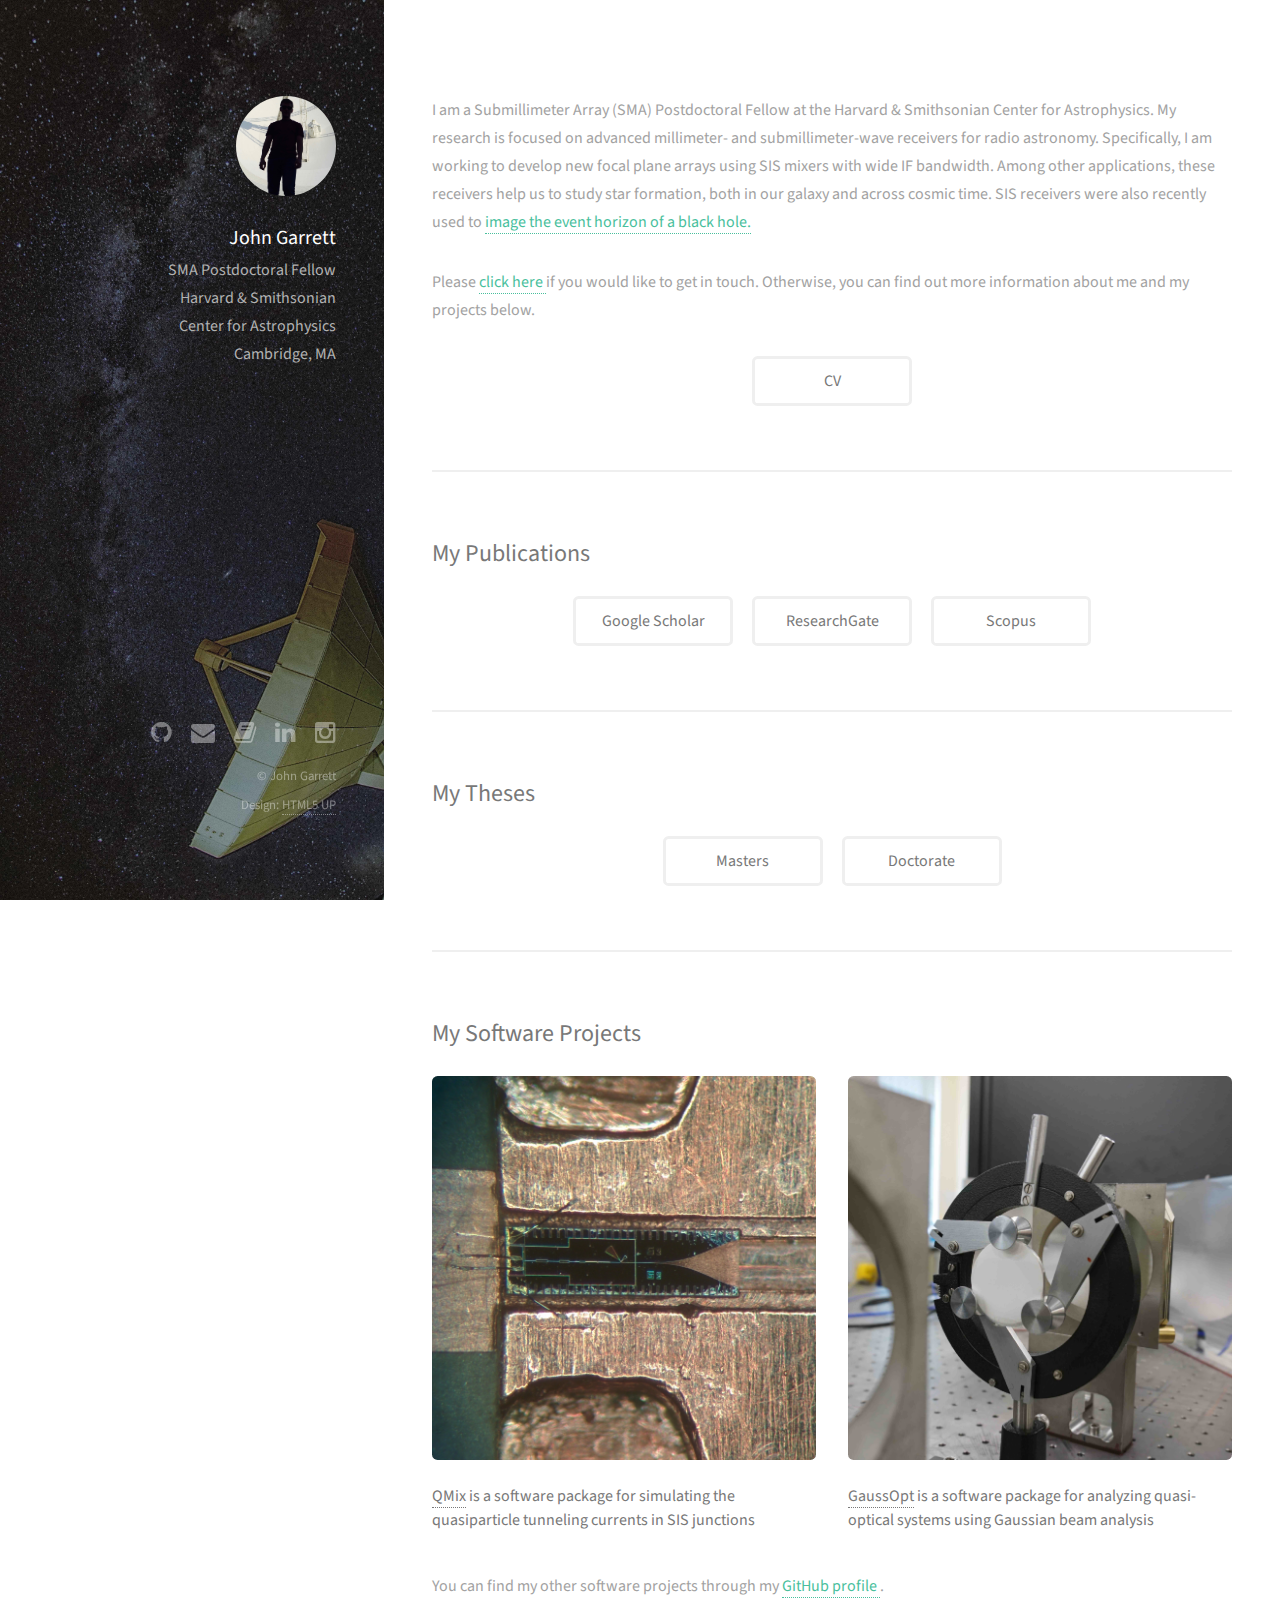
==== commit f6f4b189: "Update index.html" ====
--- a/index.html
+++ b/index.html
@@ -33,7 +33,7 @@
 				<!-- Intro -->
 					<section id="intro">
 						<p>
-							I am a Submillimeter Array (SMA) Postdoctoral Fellow at the Harvard & Smithsonian Center for Astrophysics. My research is focused on <b>advanced millimeter- and submillimeter-wave receivers for radio astronomy.</b> Specifically, I am working to develop new focal plane arrays using SIS mixers with wide IF bandwidth. Among other applications, these receivers help us to study <b>star formation, both in our galaxy and across cosmic time.</b> SIS-based telescopes, including the SMA, were also recently used to <b>image the event horizon of a black hole.</b>
+							I am a Submillimeter Array (SMA) Postdoctoral Fellow at the Harvard & Smithsonian Center for Astrophysics. My research is focused on advanced millimeter- and submillimeter-wave receivers for radio astronomy. Specifically, I am working to develop new focal plane arrays using SIS mixers with wide IF bandwidth. Among other applications, these receivers help us to study star formation, both in our galaxy and across cosmic time. SIS receivers were also recently used to <a href="https://eventhorizontelescope.org/"> image the event horizon of a black hole.</a>
 						</p>
 						<!-- <p>
 							The receivers that I work on are based on <b>Superconductor-Insulator-Superconductor (SIS) tunnel junctions</b>. These devices are so sensitive that the noise properties are now only a <b>few times the quantum limit</b> that is imposed by the Heisenberg uncertainty principle.
@@ -80,11 +80,11 @@
 						<div class="row">
 							<article class="6u 12u$(xsmall) work-item">
 								<a href="https://garrettj403.github.io/QMix/" class="image fit thumb"><img src="images/qmix.jpg" alt="QMix" /></a>
-								<h3>QMix is a software package for simulating the quasiparticle tunneling currents in SIS junctions</h3>
+								<h3><a href="https://garrettj403.github.io/QMix/">QMix</a> is a software package for simulating the quasiparticle tunneling currents in SIS junctions</h3>
 							</article>
 							<article class="6u 12u$(xsmall) work-item">
 								<a href="https://garrettj403.github.io/GaussOpt/" class="image fit thumb"><img src="images/gaussopt.jpg" alt="GaussOpt" /></a>
-								<h3>GaussOpt is a software package for analyzing quasi-optical systems using Gaussian beam analysis</h3>
+								<h3><a href="https://garrettj403.github.io/GaussOpt/">GaussOpt</a> is a software package for analyzing quasi-optical systems using Gaussian beam analysis</h3>
 							</article>
 						</div>
 						You can find my other software projects through my <a href="https://github.com/garrettj403"> GitHub profile </a>.
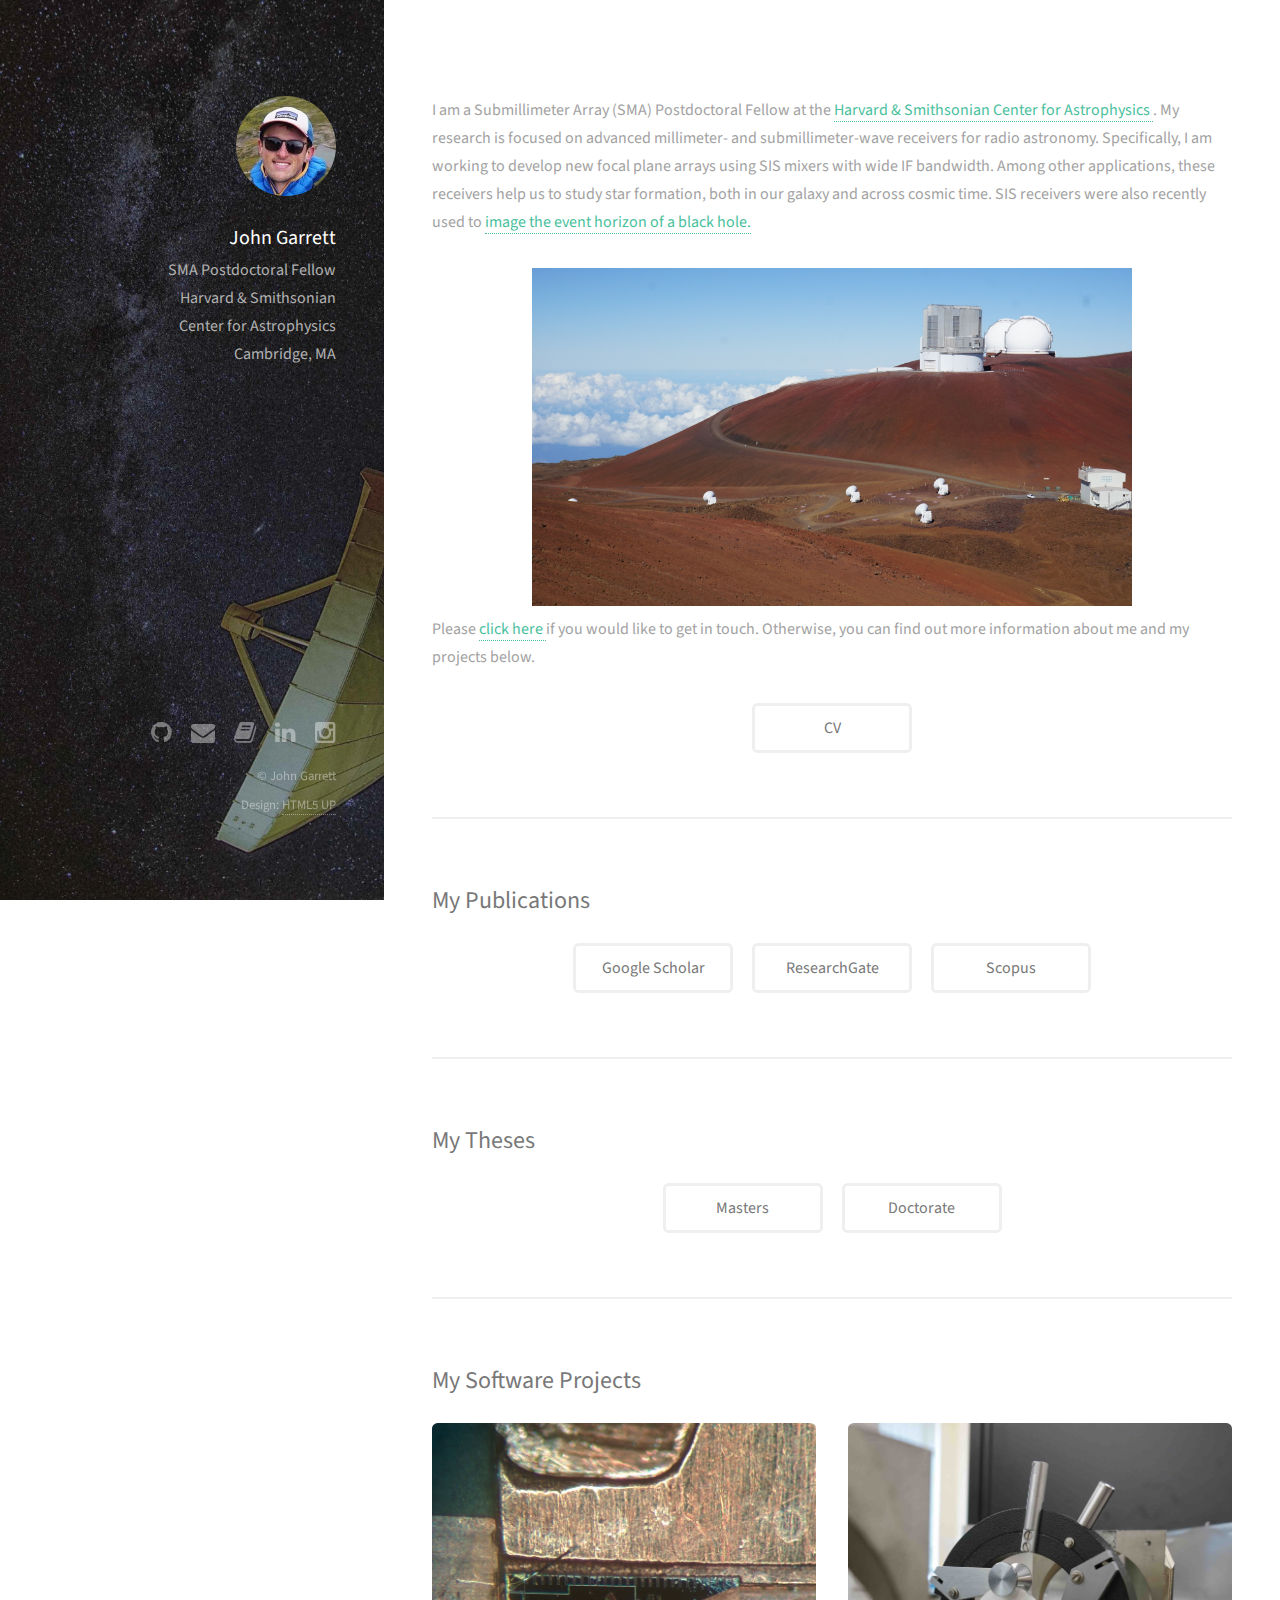
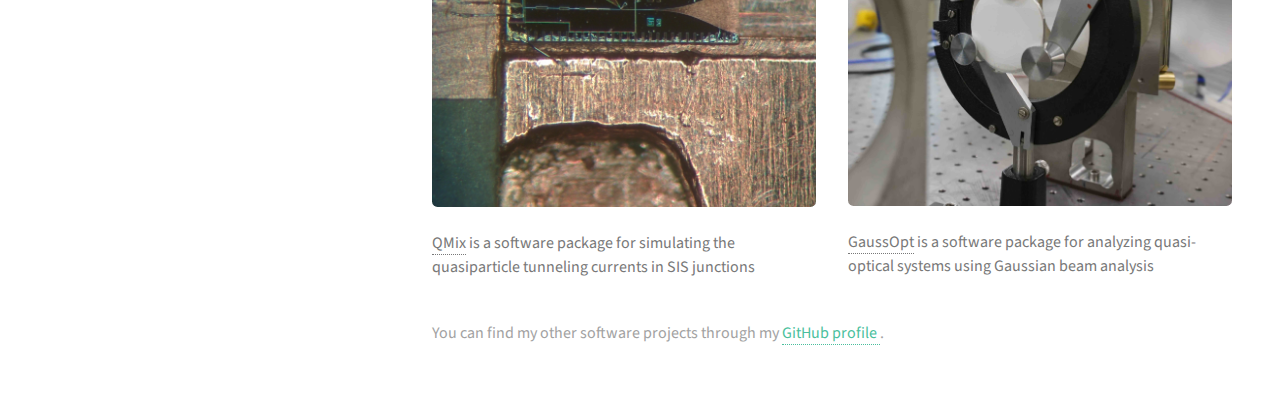
==== commit c3787cc6: "Update profile: add new photo, change avatar" ====
--- a/index.html
+++ b/index.html
@@ -18,7 +18,7 @@
 		<!-- Header -->
 			<header id="header">
 				<div class="inner">
-					<a href="#" class="image avatar"><img src="images/avatar.jpg" alt="" /></a>
+					<a href="#" class="image avatar"><img src="images/avatar2.jpg" alt="" /></a>
 					<h1><strong>John Garrett</strong></h1>
 					<p>SMA Postdoctoral Fellow<br />
                     Harvard & Smithsonian<br />
@@ -33,7 +33,7 @@
 				<!-- Intro -->
 					<section id="intro">
 						<p>
-							I am a Submillimeter Array (SMA) Postdoctoral Fellow at the Harvard & Smithsonian Center for Astrophysics. My research is focused on advanced millimeter- and submillimeter-wave receivers for radio astronomy. Specifically, I am working to develop new focal plane arrays using SIS mixers with wide IF bandwidth. Among other applications, these receivers help us to study star formation, both in our galaxy and across cosmic time. SIS receivers were also recently used to <a href="https://eventhorizontelescope.org/"> image the event horizon of a black hole.</a>
+							I am a Submillimeter Array (SMA) Postdoctoral Fellow at the <a href="https://www.cfa.harvard.edu/"> Harvard & Smithsonian Center for Astrophysics </a>. My research is focused on advanced millimeter- and submillimeter-wave receivers for radio astronomy. Specifically, I am working to develop new focal plane arrays using SIS mixers with wide IF bandwidth. Among other applications, these receivers help us to study star formation, both in our galaxy and across cosmic time. SIS receivers were also recently used to <a href="https://eventhorizontelescope.org/"> image the event horizon of a black hole.</a>
 						</p>
 						<!-- <p>
 							The receivers that I work on are based on <b>Superconductor-Insulator-Superconductor (SIS) tunnel junctions</b>. These devices are so sensitive that the noise properties are now only a <b>few times the quantum limit</b> that is imposed by the Heisenberg uncertainty principle.
@@ -41,6 +41,9 @@
 						<!-- </p>
 						    I'm originally from Calgary, Alberta, Canada. I completed a BSc in Electrical Engineering at the University of Alberta, an MSc in Electrical Engineering at the University of Calgary, and a DPhil in Astrophysics at the University of Oxford. I'm currently living in Cambridge, Massachusetts.
 						<p> -->
+						<center>
+						<img src="images/sma1.jpg" alt="SMA" width=600/>
+						</center>
                         <p>
                         	Please <a href="mailto:garrettj403@gmail.com"> click here </a> if you would like to get in touch. Otherwise, you can find out more information about me and my projects below.
                         </p>
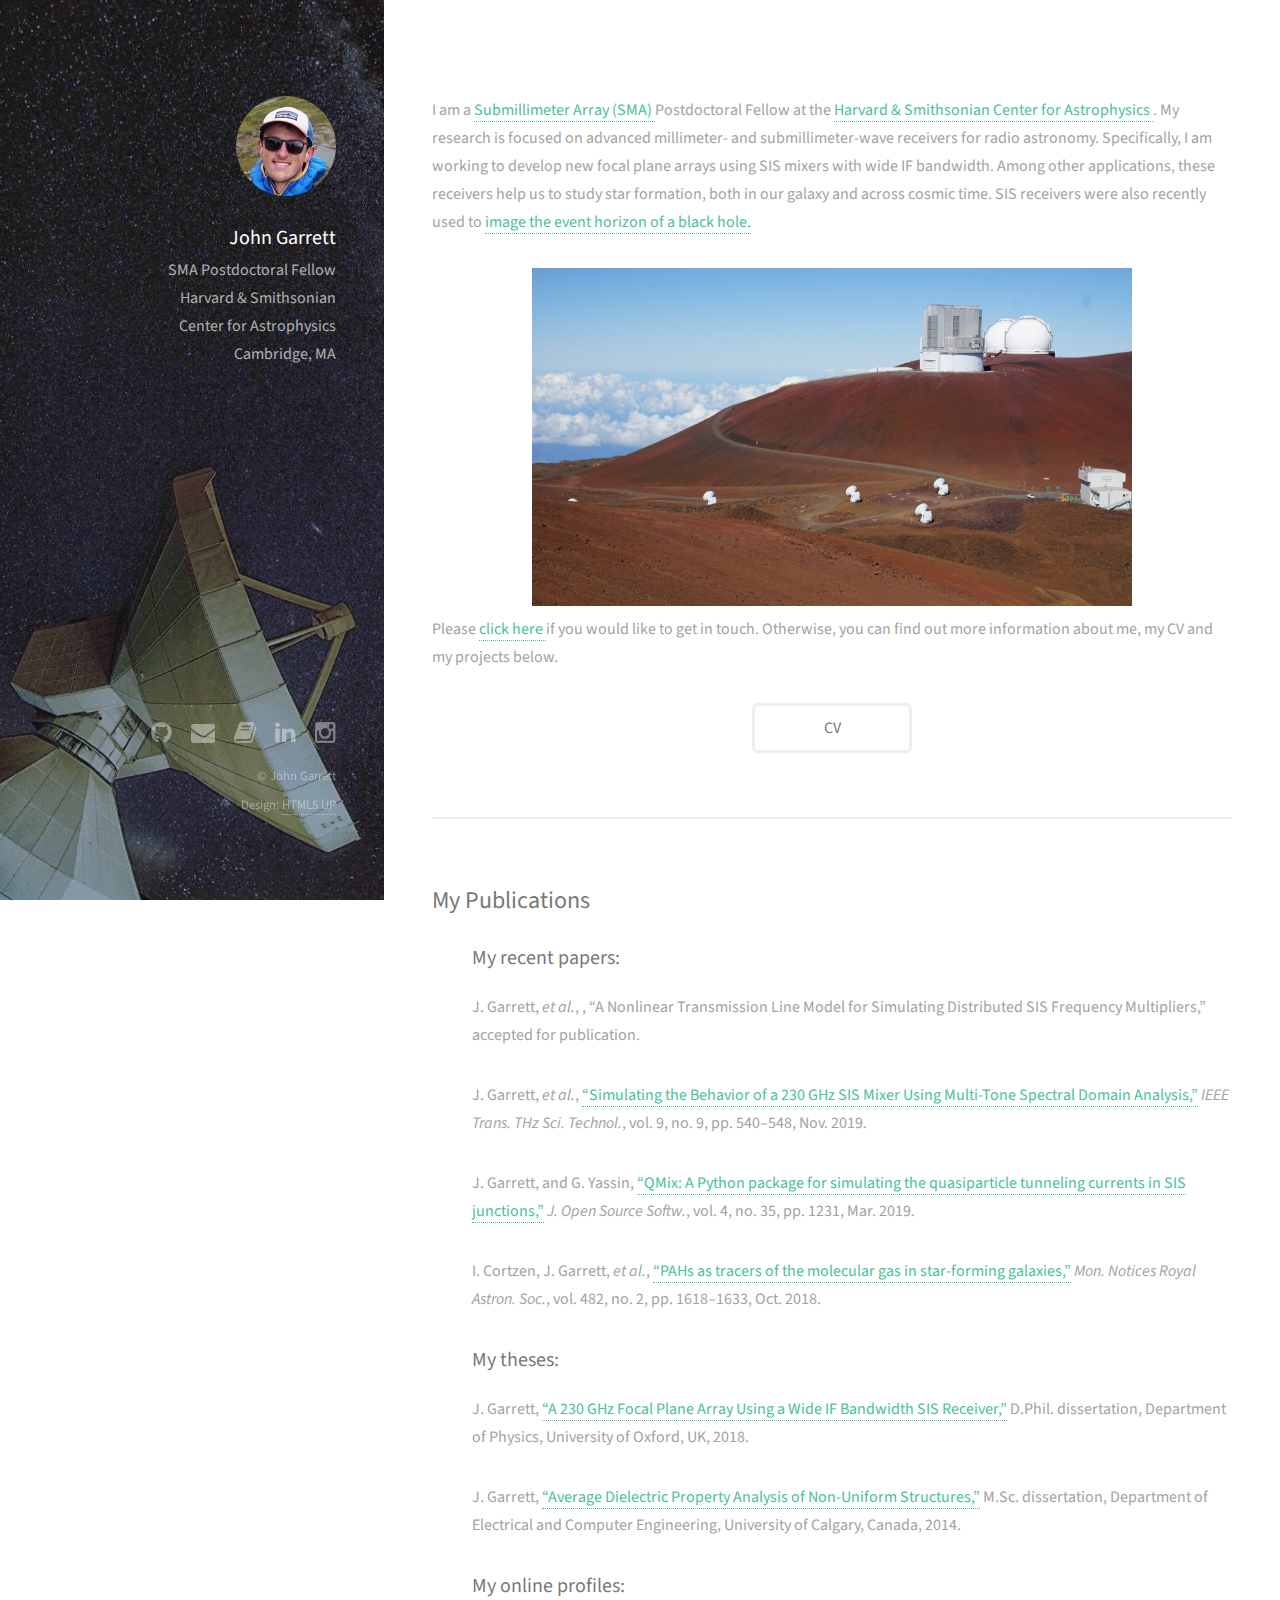
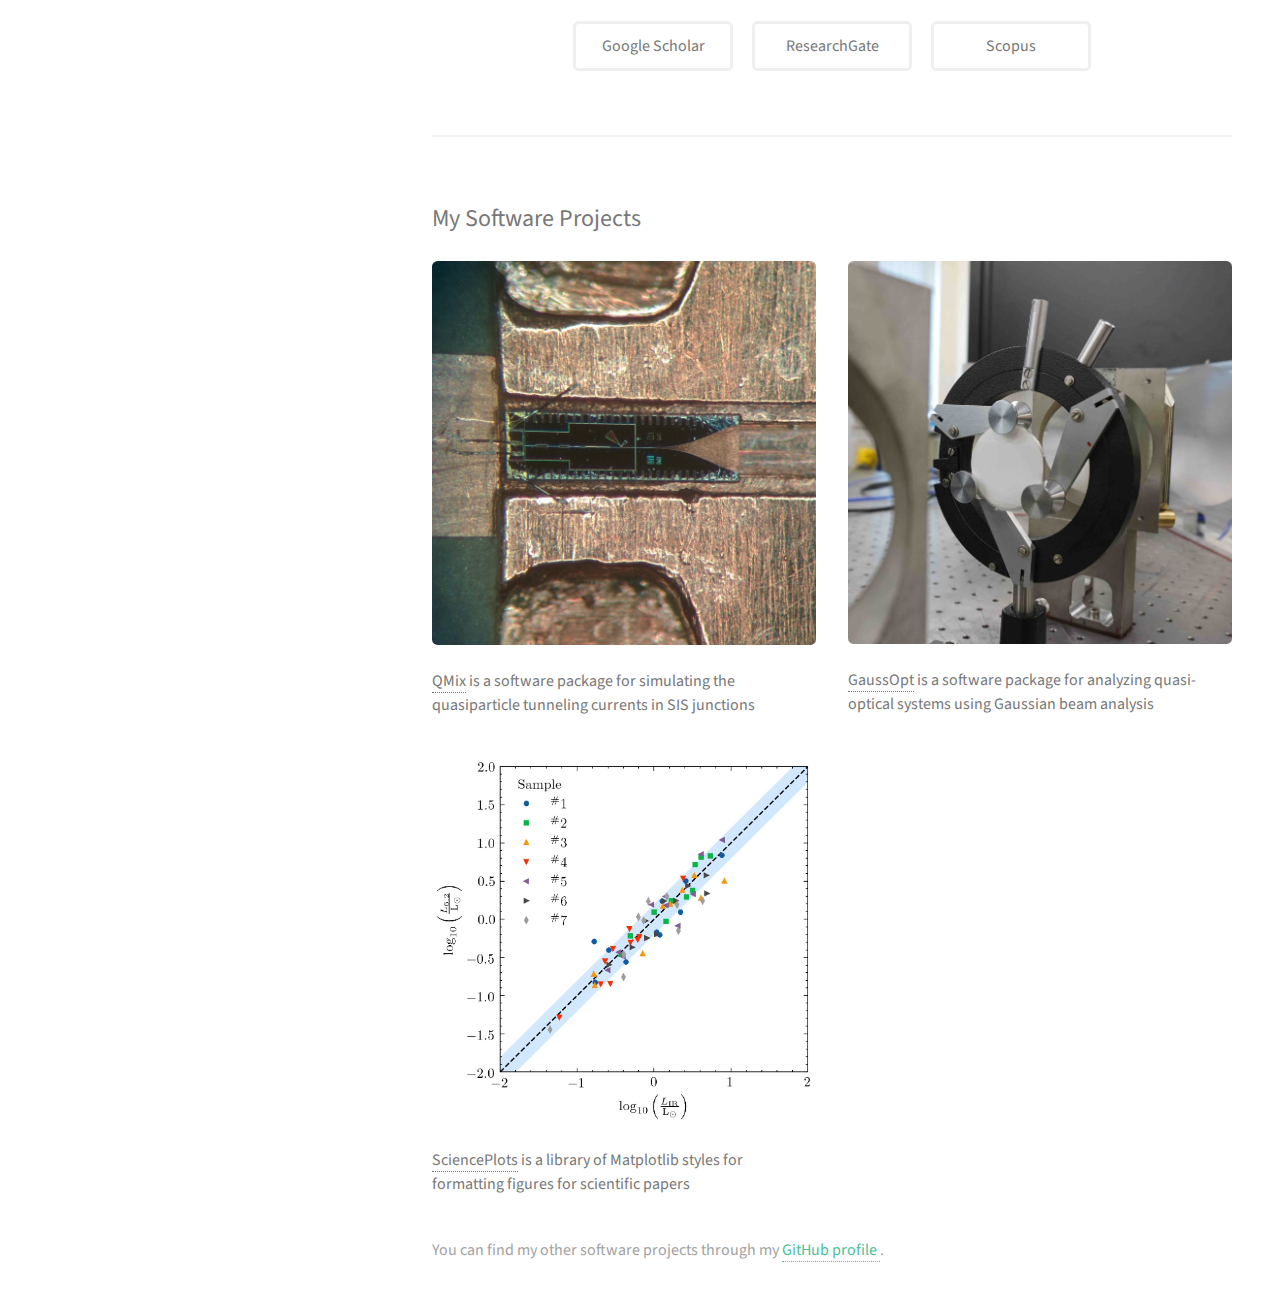
==== commit cfcba544: "Update page: add SciencePlots" ====
--- a/index.html
+++ b/index.html
@@ -12,6 +12,11 @@
 		<!--[if lte IE 8]><script src="assets/js/ie/html5shiv.js"></script><![endif]-->
 		<link rel="stylesheet" href="assets/css/main.css" />
 		<!--[if lte IE 8]><link rel="stylesheet" href="assets/css/ie8.css" /><![endif]-->
+		<style type="text/css">
+		<!--
+		 .tab { margin-left: 40px; }
+		-->
+		</style>
 	</head>
 	<body id="top">
 
@@ -33,7 +38,7 @@
 				<!-- Intro -->
 					<section id="intro">
 						<p>
-							I am a Submillimeter Array (SMA) Postdoctoral Fellow at the <a href="https://www.cfa.harvard.edu/"> Harvard & Smithsonian Center for Astrophysics </a>. My research is focused on advanced millimeter- and submillimeter-wave receivers for radio astronomy. Specifically, I am working to develop new focal plane arrays using SIS mixers with wide IF bandwidth. Among other applications, these receivers help us to study star formation, both in our galaxy and across cosmic time. SIS receivers were also recently used to <a href="https://eventhorizontelescope.org/"> image the event horizon of a black hole.</a>
+							I am a <a href="https://www.cfa.harvard.edu/sma/"> Submillimeter Array (SMA) </a> Postdoctoral Fellow at the <a href="https://www.cfa.harvard.edu/"> Harvard & Smithsonian Center for Astrophysics </a>. My research is focused on advanced millimeter- and submillimeter-wave receivers for radio astronomy. Specifically, I am working to develop new focal plane arrays using SIS mixers with wide IF bandwidth. Among other applications, these receivers help us to study star formation, both in our galaxy and across cosmic time. SIS receivers were also recently used to <a href="https://eventhorizontelescope.org/"> image the event horizon of a black hole.</a>
 						</p>
 						<!-- <p>
 							The receivers that I work on are based on <b>Superconductor-Insulator-Superconductor (SIS) tunnel junctions</b>. These devices are so sensitive that the noise properties are now only a <b>few times the quantum limit</b> that is imposed by the Heisenberg uncertainty principle.
@@ -45,19 +50,51 @@
 						<img src="images/sma1.jpg" alt="SMA" width=600/>
 						</center>
                         <p>
-                        	Please <a href="mailto:garrettj403@gmail.com"> click here </a> if you would like to get in touch. Otherwise, you can find out more information about me and my projects below.
+                        	Please <a href="mailto:garrettj403@gmail.com"> click here </a> if you would like to get in touch. Otherwise, you can find out more information about me, my CV and my projects below.
                         </p>
-						<ul class="actions">
+                        <!-- <h3 class="tab"> My CV: </h3> -->
+                        <ul class="actions">
 							<center>
 								<li><a href="pdfs/JohnGarrett-CV.pdf" class="button alt">CV</a></li>
 							</center>
 						</ul>
 					</section>
 
-				<!-- Online Profiles -->
+				<!-- Publications -->
+					<!-- <section id="publications">
+						<h2>My CV</h2>
+							<ul class="actions">
+								<center>
+									<li><a href="pdfs/JohnGarrett-CV.pdf" class="button alt">CV</a></li>
+								</center>
+							</ul>
+					</section> -->
+
+				<!-- Publications -->
 					<section id="publications">
 						<h2>My Publications</h2>
-		                    <ul class="actions">
+							<h3 class="tab"> My recent papers: </h3>
+							<p class="tab">
+								J. Garrett, <i>et al.</i>, , “A Nonlinear Transmission Line Model for Simulating Distributed SIS Frequency Multipliers,” accepted for publication.
+							</p>
+							<p class="tab">
+								J. Garrett, <i>et al.</i>, <a href="https://ora.ox.ac.uk/objects/uuid:0fd4537d-258c-454a-bbfb-09b1bcd88d49"> “Simulating the Behavior of a 230 GHz SIS Mixer Using Multi-Tone Spectral Domain Analysis,”</a> <i>IEEE Trans. THz Sci. Technol.</i>, vol. 9, no. 9, pp. 540–548, Nov. 2019.
+							</p>
+							<p class="tab">
+								J. Garrett, and G. Yassin, <a href="https://doi.org/10.21105/joss.01231">“QMix: A Python package for simulating the quasiparticle tunneling currents in SIS junctions,”</a> <i>J. Open Source Softw.</i>, vol. 4, no. 35, pp. 1231, Mar. 2019.
+							</p>
+							<p class="tab">
+								I. Cortzen, J. Garrett, <i>et al.</i>, <a href="https://ora.ox.ac.uk/objects/uuid:31dd2823-52e8-480b-b405-d6fd28ddf89a/download_file?file_format=pdf&safe_filename=sty2777.pdf&type_of_work=Journal+article"> “PAHs as tracers of the molecular gas in star-forming galaxies,”</a> <i>Mon. Notices Royal Astron. Soc.</i>, vol. 482, no. 2, pp. 1618–1633, Oct. 2018.
+							</p>
+							<h3 class="tab"> My theses: </h3>
+							<p class="tab">
+								J. Garrett, <a href="https://ora.ox.ac.uk/objects/uuid:d47fbf3b-1cf3-4e58-be97-767b9893066e"> “A 230 GHz Focal Plane Array Using a Wide IF Bandwidth SIS Receiver,”</a> D.Phil. dissertation, Department of Physics, University of Oxford, UK, 2018.
+							</p>
+							<p class="tab">
+								J. Garrett, <a href="https://prism.ucalgary.ca/handle/11023/1747"> “Average Dielectric Property Analysis of Non-Uniform Structures,”</a> M.Sc. dissertation, Department of Electrical and Computer Engineering, University of Calgary, Canada, 2014.
+							</p>
+							<h3 class="tab"> My online profiles: </h3>
+							<ul class="actions">
 								<center>
 									<li><a href="https://scholar.google.co.uk/citations?hl=en&user=oNd86yYAAAAJ&view_op=list_works&sortby=pubdate" class="button alt">Google Scholar</a></li>
 									<li><a href="https://www.researchgate.net/profile/John_Garrett" class="button alt">ResearchGate</a></li>
@@ -67,15 +104,21 @@
 					</section>
 
 				<!-- Theses -->
-					<section id="theses">
-						<h2>My Theses</h2>
-		                    <ul class="actions">
+					<!-- <section id="theses"> -->
+							<!-- <h3 class="tab"> My theses: </h3>
+							<p class="tab">
+								J. Garrett, <a href="https://ora.ox.ac.uk/objects/uuid:d47fbf3b-1cf3-4e58-be97-767b9893066e"> “A 230 GHz Focal Plane Array Using a Wide IF Bandwidth SIS Receiver,”</a> D.Phil. dissertation, Department of Physics, University of Oxford, UK, 2018.
+							</p>
+							<p class="tab">
+								J. Garrett, <a href="https://prism.ucalgary.ca/handle/11023/1747"> “Average Dielectric Property Analysis of Non-Uniform Structures,”</a> M.Sc. dissertation, Department of Electrical and Computer Engineering, University of Calgary, Canada, 2014.
+							</p> -->
+		                    <!-- <ul class="actions">
 								<center>
 									<li><a href="https://prism.ucalgary.ca/handle/11023/1747" class="button alt">Masters</a></li>
 									<li><a href="https://ora.ox.ac.uk/objects/uuid:d47fbf3b-1cf3-4e58-be97-767b9893066e" class="button alt">Doctorate</a></li>
 								</center>
-							</ul>
-					</section>
+							</ul> -->
+					<!-- </section> -->
 					
 				<!-- Projects -->
 					<section id="projects">
@@ -88,6 +131,12 @@
 							<article class="6u 12u$(xsmall) work-item">
 								<a href="https://garrettj403.github.io/GaussOpt/" class="image fit thumb"><img src="images/gaussopt.jpg" alt="GaussOpt" /></a>
 								<h3><a href="https://garrettj403.github.io/GaussOpt/">GaussOpt</a> is a software package for analyzing quasi-optical systems using Gaussian beam analysis</h3>
+							</article>
+						</div>
+						<div class="row">
+							<article class="6u 12u$(xsmall) work-item">
+								<a href="https://github.com/garrettj403/SciencePlots" class="image fit thumb"><img src="images/fig3.jpg" alt="SciencePlots" /></a>
+								<h3><a href="https://github.com/garrettj403/SciencePlots">SciencePlots</a> is a library of Matplotlib styles for formatting figures for scientific papers</h3>
 							</article>
 						</div>
 						You can find my other software projects through my <a href="https://github.com/garrettj403"> GitHub profile </a>.
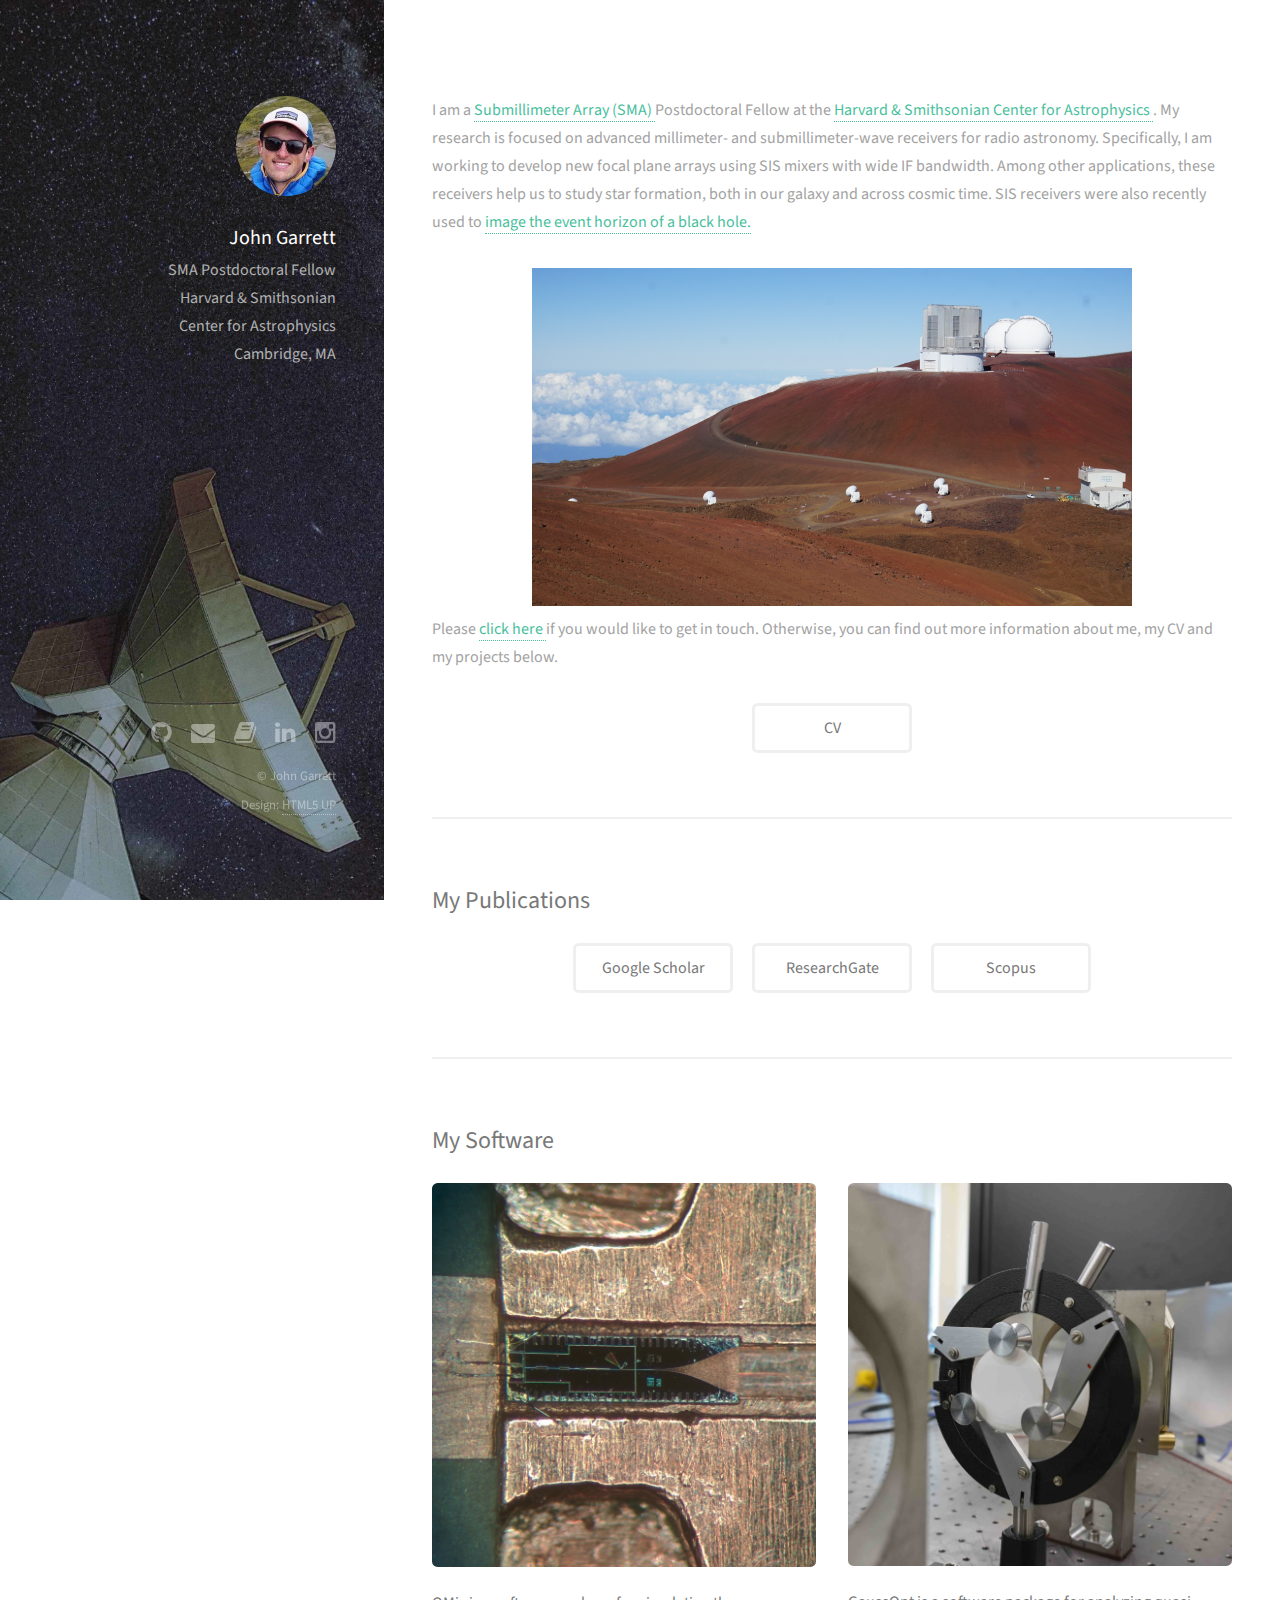
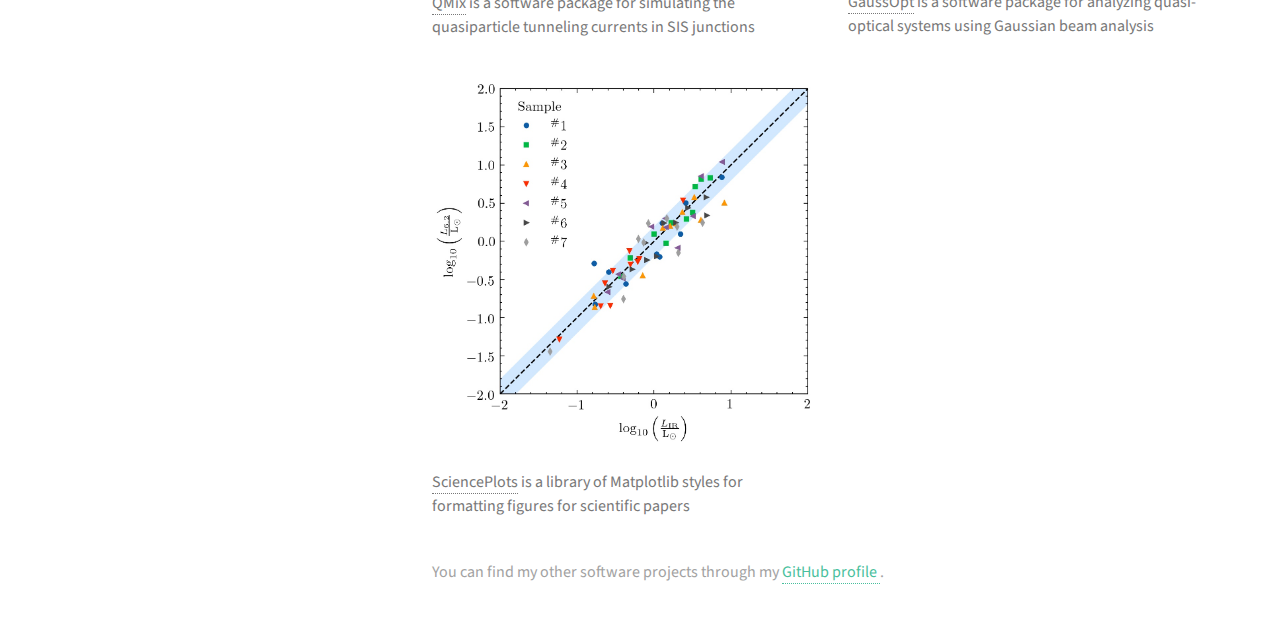
==== commit e02927a3: "Simplify" ====
--- a/index.html
+++ b/index.html
@@ -73,7 +73,7 @@
 				<!-- Publications -->
 					<section id="publications">
 						<h2>My Publications</h2>
-							<h3 class="tab"> My recent papers: </h3>
+							<!-- <h3 class="tab"> My recent papers: </h3>
 							<p class="tab">
 								J. Garrett, <i>et al.</i>, , “A Nonlinear Transmission Line Model for Simulating Distributed SIS Frequency Multipliers,” accepted for publication.
 							</p>
@@ -93,7 +93,7 @@
 							<p class="tab">
 								J. Garrett, <a href="https://prism.ucalgary.ca/handle/11023/1747"> “Average Dielectric Property Analysis of Non-Uniform Structures,”</a> M.Sc. dissertation, Department of Electrical and Computer Engineering, University of Calgary, Canada, 2014.
 							</p>
-							<h3 class="tab"> My online profiles: </h3>
+							<h3 class="tab"> My online profiles: </h3> -->
 							<ul class="actions">
 								<center>
 									<li><a href="https://scholar.google.co.uk/citations?hl=en&user=oNd86yYAAAAJ&view_op=list_works&sortby=pubdate" class="button alt">Google Scholar</a></li>
@@ -122,7 +122,7 @@
 					
 				<!-- Projects -->
 					<section id="projects">
-						<h2>My Software Projects</h2>
+						<h2>My Software</h2>
 						<div class="row">
 							<article class="6u 12u$(xsmall) work-item">
 								<a href="https://garrettj403.github.io/QMix/" class="image fit thumb"><img src="images/qmix.jpg" alt="QMix" /></a>
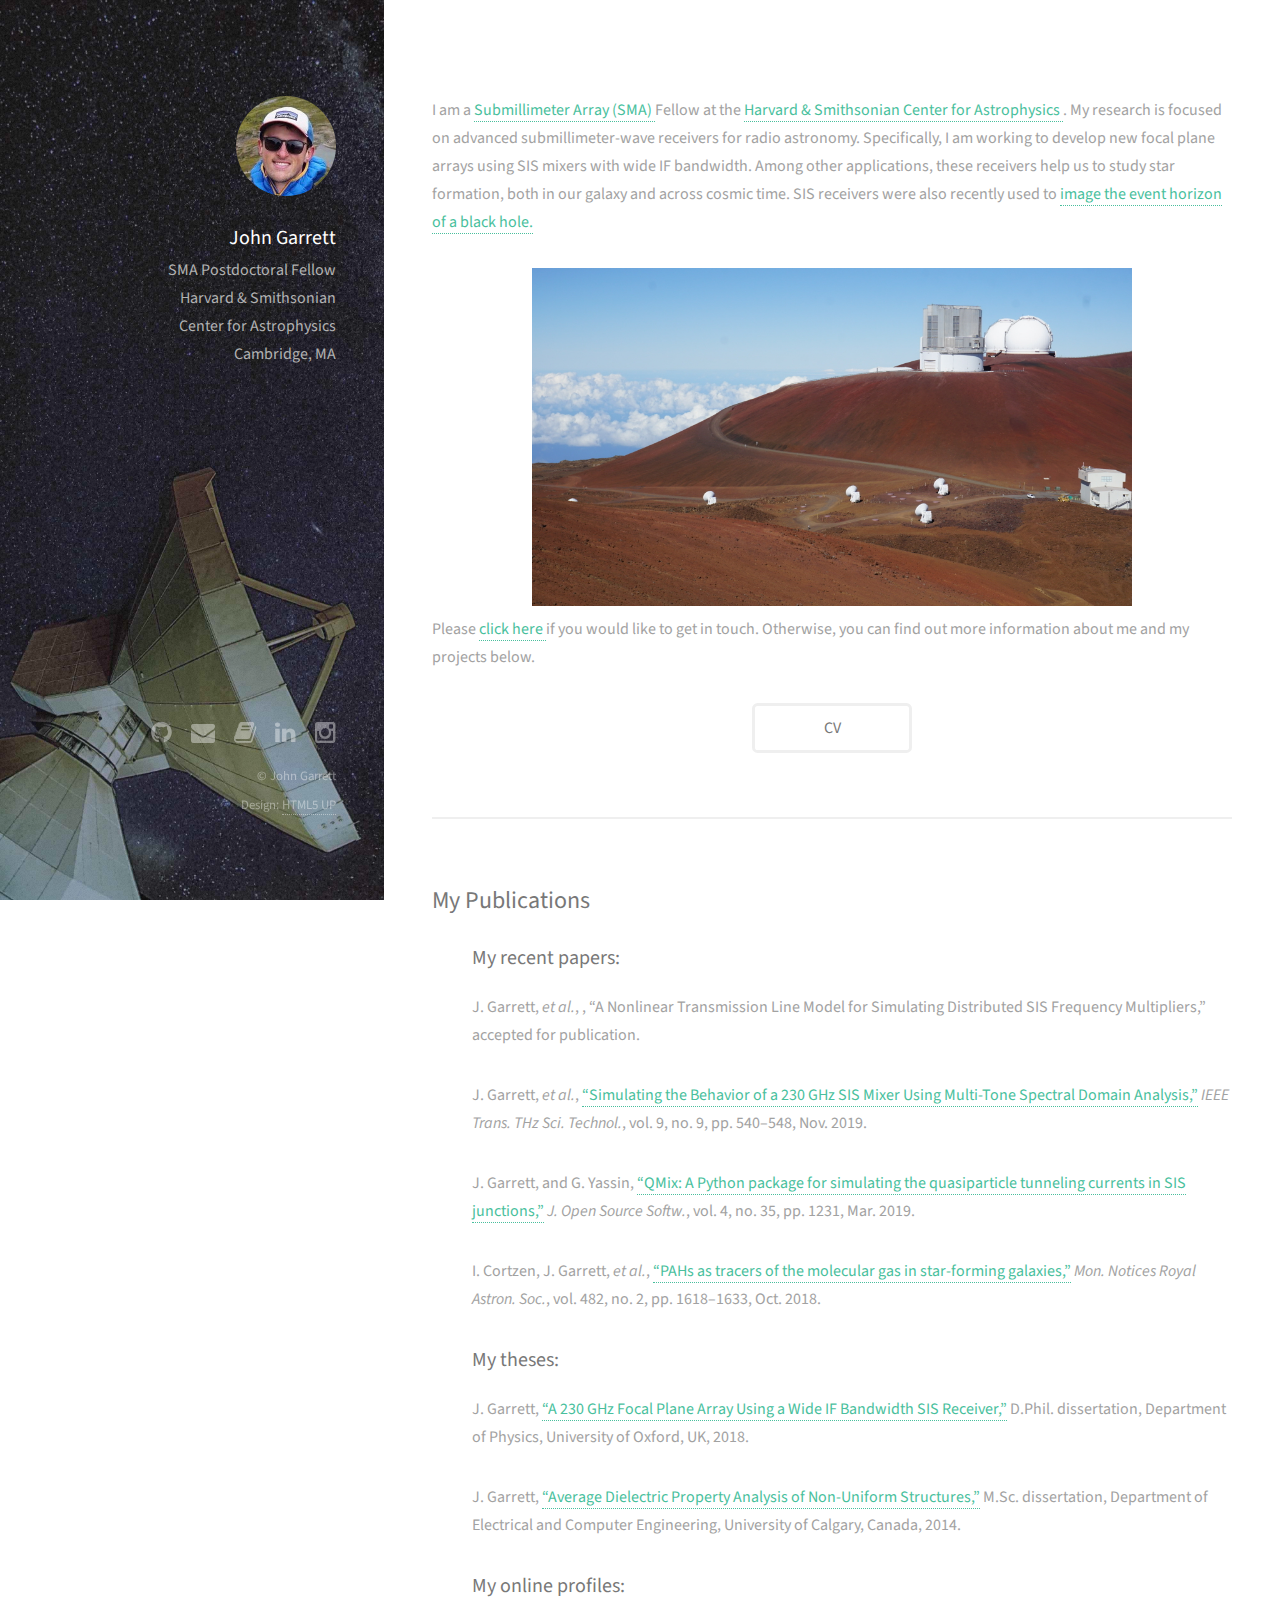
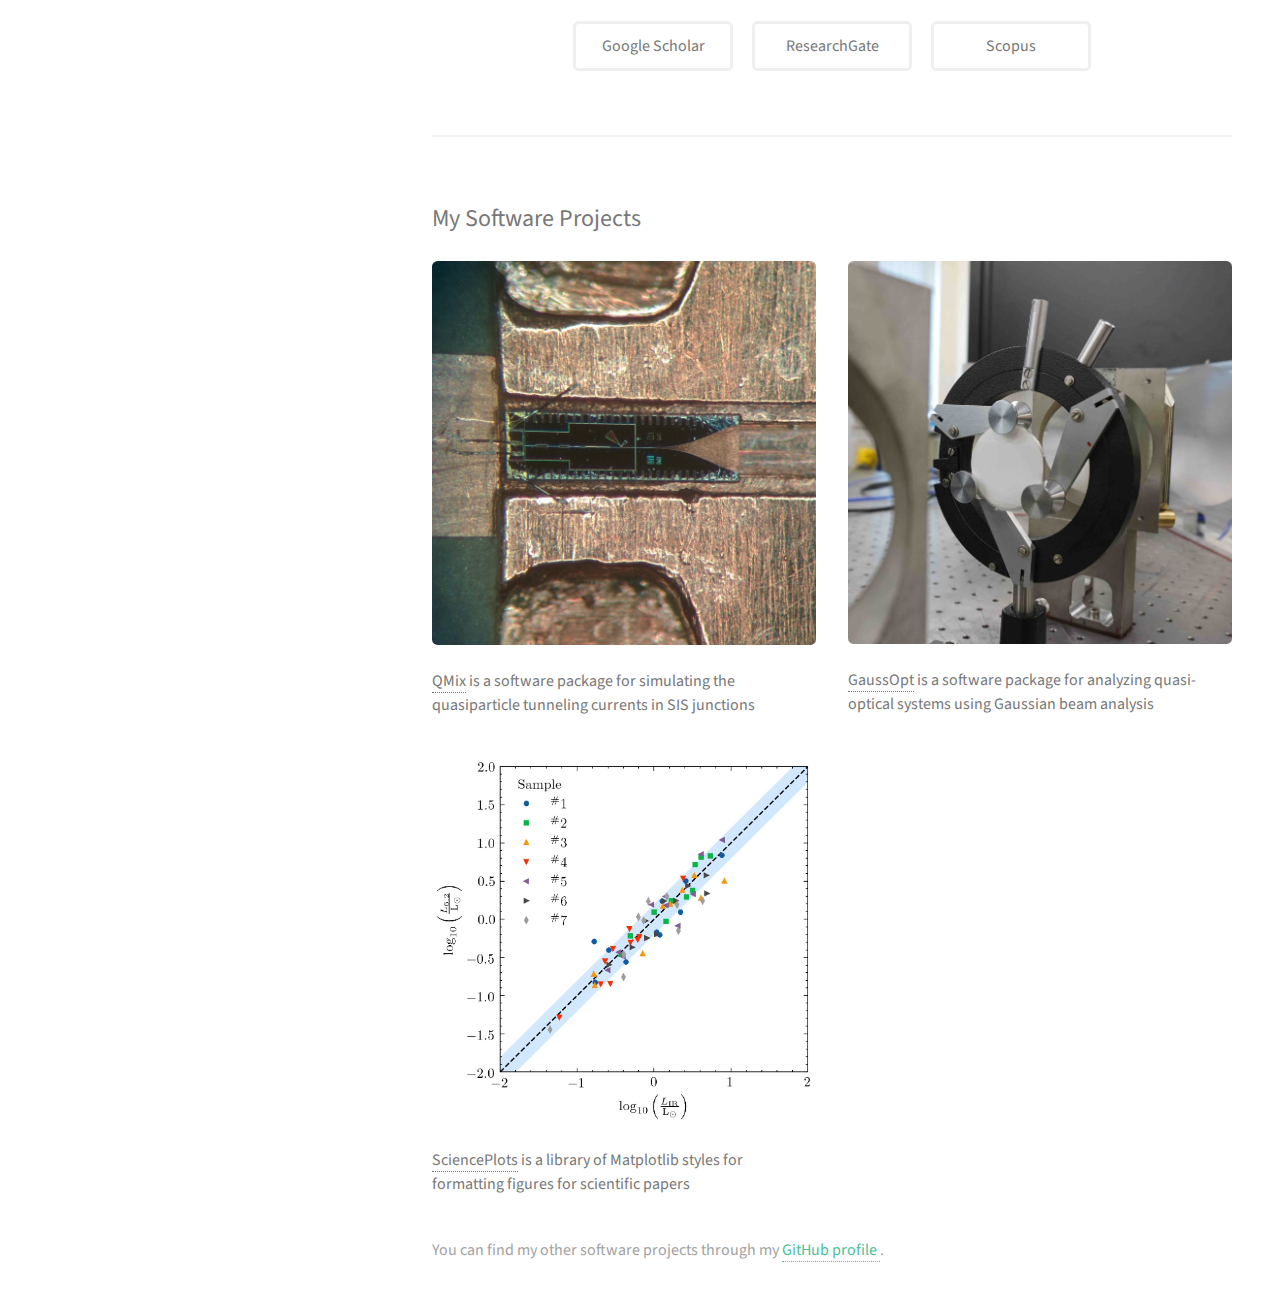
==== commit e3f3b4c1: "Minor wording" ====
--- a/index.html
+++ b/index.html
@@ -38,7 +38,7 @@
 				<!-- Intro -->
 					<section id="intro">
 						<p>
-							I am a <a href="https://www.cfa.harvard.edu/sma/"> Submillimeter Array (SMA) </a> Postdoctoral Fellow at the <a href="https://www.cfa.harvard.edu/"> Harvard & Smithsonian Center for Astrophysics </a>. My research is focused on advanced millimeter- and submillimeter-wave receivers for radio astronomy. Specifically, I am working to develop new focal plane arrays using SIS mixers with wide IF bandwidth. Among other applications, these receivers help us to study star formation, both in our galaxy and across cosmic time. SIS receivers were also recently used to <a href="https://eventhorizontelescope.org/"> image the event horizon of a black hole.</a>
+							I am a <a href="https://www.cfa.harvard.edu/sma/"> Submillimeter Array (SMA) </a> Fellow at the <a href="https://www.cfa.harvard.edu/"> Harvard & Smithsonian Center for Astrophysics </a>. My research is focused on advanced submillimeter-wave receivers for radio astronomy. Specifically, I am working to develop new focal plane arrays using SIS mixers with wide IF bandwidth. Among other applications, these receivers help us to study star formation, both in our galaxy and across cosmic time. SIS receivers were also recently used to <a href="https://eventhorizontelescope.org/"> image the event horizon of a black hole.</a>
 						</p>
 						<!-- <p>
 							The receivers that I work on are based on <b>Superconductor-Insulator-Superconductor (SIS) tunnel junctions</b>. These devices are so sensitive that the noise properties are now only a <b>few times the quantum limit</b> that is imposed by the Heisenberg uncertainty principle.
@@ -50,7 +50,7 @@
 						<img src="images/sma1.jpg" alt="SMA" width=600/>
 						</center>
                         <p>
-                        	Please <a href="mailto:garrettj403@gmail.com"> click here </a> if you would like to get in touch. Otherwise, you can find out more information about me, my CV and my projects below.
+                        	Please <a href="mailto:garrettj403@gmail.com"> click here </a> if you would like to get in touch. Otherwise, you can find out more information about me and my projects below.
                         </p>
                         <!-- <h3 class="tab"> My CV: </h3> -->
                         <ul class="actions">
@@ -73,7 +73,7 @@
 				<!-- Publications -->
 					<section id="publications">
 						<h2>My Publications</h2>
-							<!-- <h3 class="tab"> My recent papers: </h3>
+							<h3 class="tab"> My recent papers: </h3>
 							<p class="tab">
 								J. Garrett, <i>et al.</i>, , “A Nonlinear Transmission Line Model for Simulating Distributed SIS Frequency Multipliers,” accepted for publication.
 							</p>
@@ -93,7 +93,7 @@
 							<p class="tab">
 								J. Garrett, <a href="https://prism.ucalgary.ca/handle/11023/1747"> “Average Dielectric Property Analysis of Non-Uniform Structures,”</a> M.Sc. dissertation, Department of Electrical and Computer Engineering, University of Calgary, Canada, 2014.
 							</p>
-							<h3 class="tab"> My online profiles: </h3> -->
+							<h3 class="tab"> My online profiles: </h3>
 							<ul class="actions">
 								<center>
 									<li><a href="https://scholar.google.co.uk/citations?hl=en&user=oNd86yYAAAAJ&view_op=list_works&sortby=pubdate" class="button alt">Google Scholar</a></li>
@@ -122,7 +122,7 @@
 					
 				<!-- Projects -->
 					<section id="projects">
-						<h2>My Software</h2>
+						<h2>My Software Projects</h2>
 						<div class="row">
 							<article class="6u 12u$(xsmall) work-item">
 								<a href="https://garrettj403.github.io/QMix/" class="image fit thumb"><img src="images/qmix.jpg" alt="QMix" /></a>
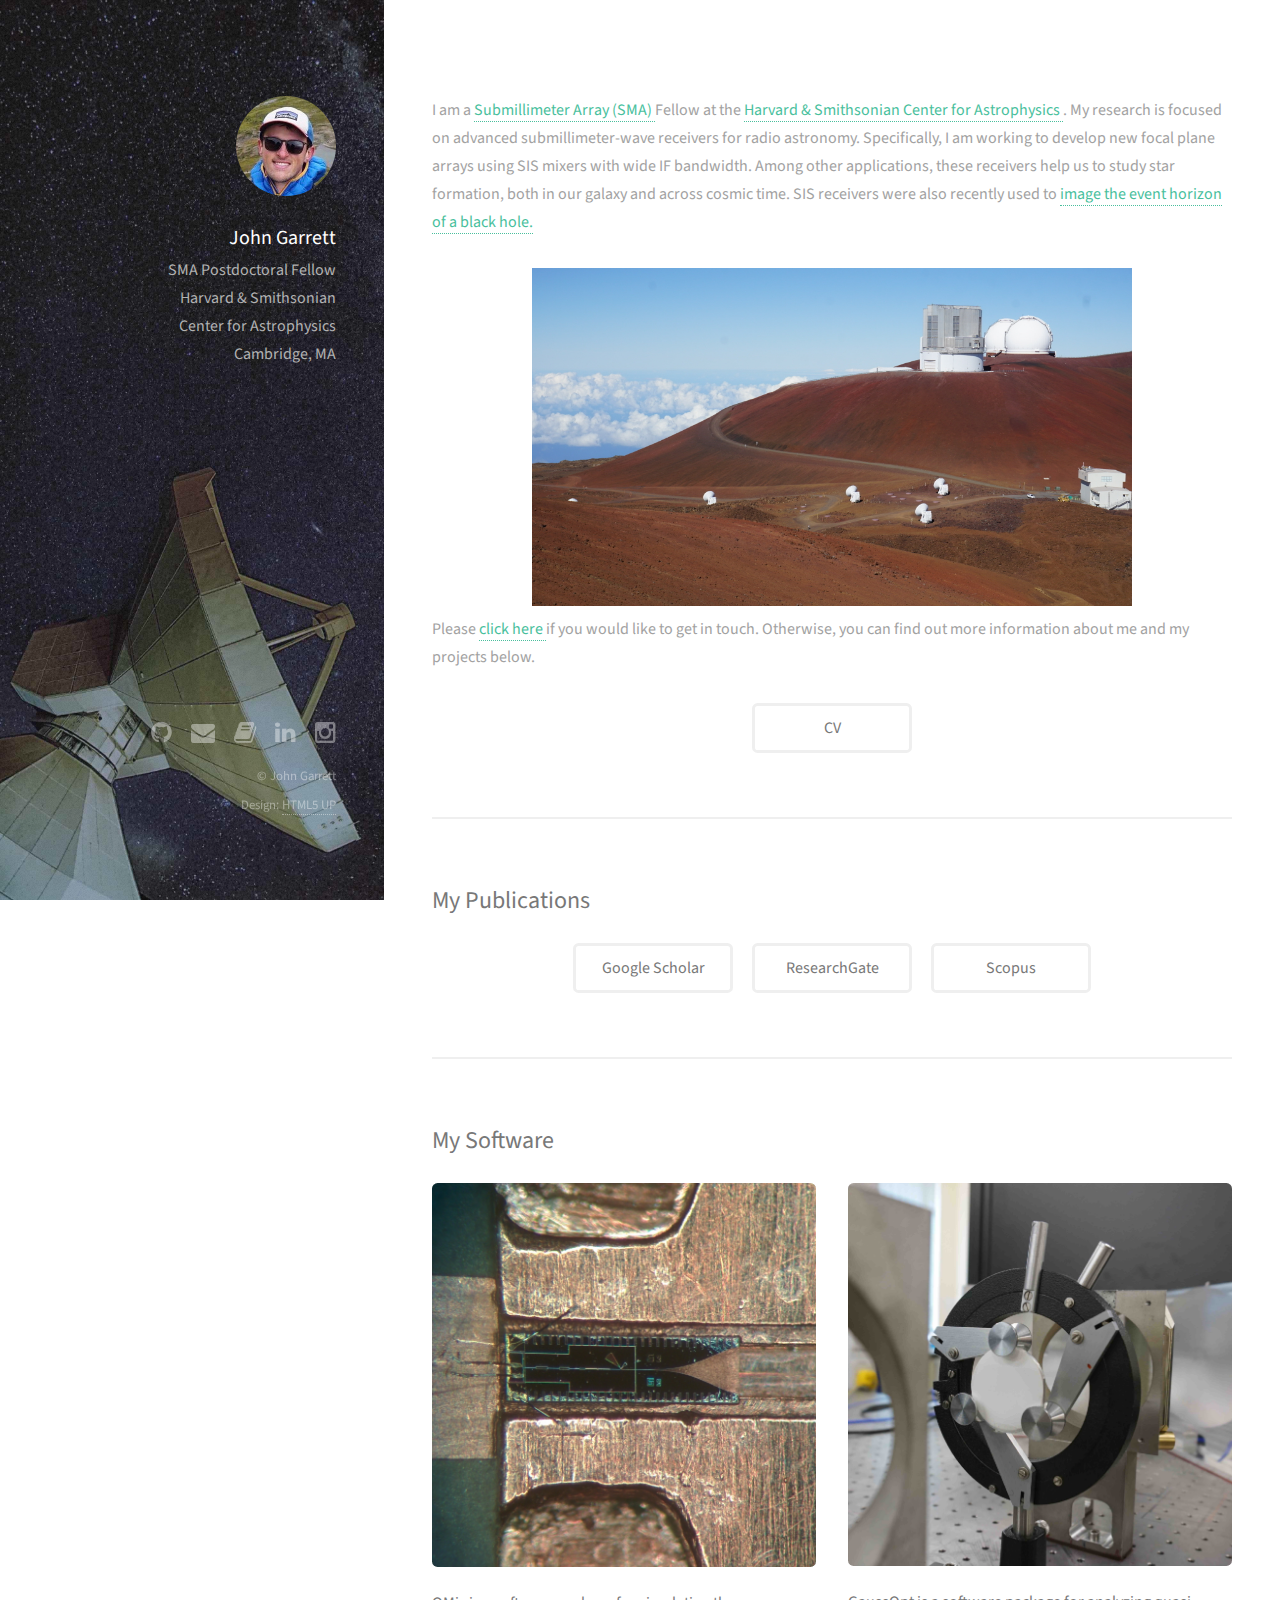
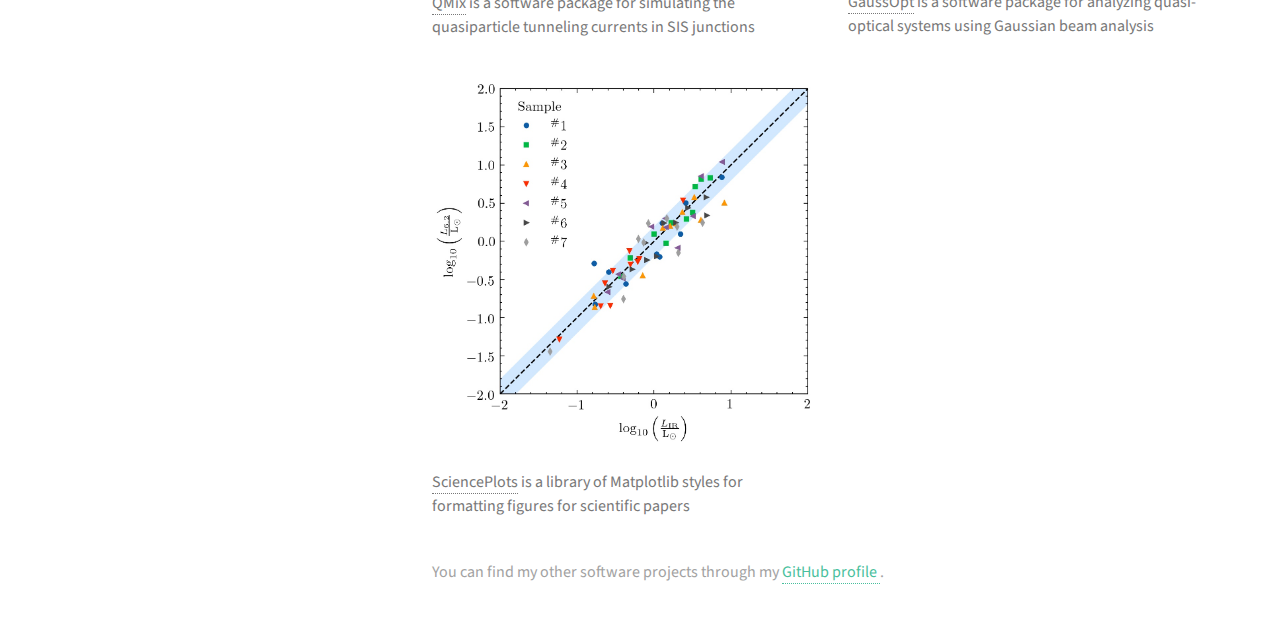
==== commit 4119bfb4: "Merge branch 'master' of https://github.com/garrettj403/garrettj403.github.io" ====
--- a/index.html
+++ b/index.html
@@ -73,7 +73,7 @@
 				<!-- Publications -->
 					<section id="publications">
 						<h2>My Publications</h2>
-							<h3 class="tab"> My recent papers: </h3>
+							<!-- <h3 class="tab"> My recent papers: </h3>
 							<p class="tab">
 								J. Garrett, <i>et al.</i>, , “A Nonlinear Transmission Line Model for Simulating Distributed SIS Frequency Multipliers,” accepted for publication.
 							</p>
@@ -93,7 +93,7 @@
 							<p class="tab">
 								J. Garrett, <a href="https://prism.ucalgary.ca/handle/11023/1747"> “Average Dielectric Property Analysis of Non-Uniform Structures,”</a> M.Sc. dissertation, Department of Electrical and Computer Engineering, University of Calgary, Canada, 2014.
 							</p>
-							<h3 class="tab"> My online profiles: </h3>
+							<h3 class="tab"> My online profiles: </h3> -->
 							<ul class="actions">
 								<center>
 									<li><a href="https://scholar.google.co.uk/citations?hl=en&user=oNd86yYAAAAJ&view_op=list_works&sortby=pubdate" class="button alt">Google Scholar</a></li>
@@ -122,7 +122,7 @@
 					
 				<!-- Projects -->
 					<section id="projects">
-						<h2>My Software Projects</h2>
+						<h2>My Software</h2>
 						<div class="row">
 							<article class="6u 12u$(xsmall) work-item">
 								<a href="https://garrettj403.github.io/QMix/" class="image fit thumb"><img src="images/qmix.jpg" alt="QMix" /></a>
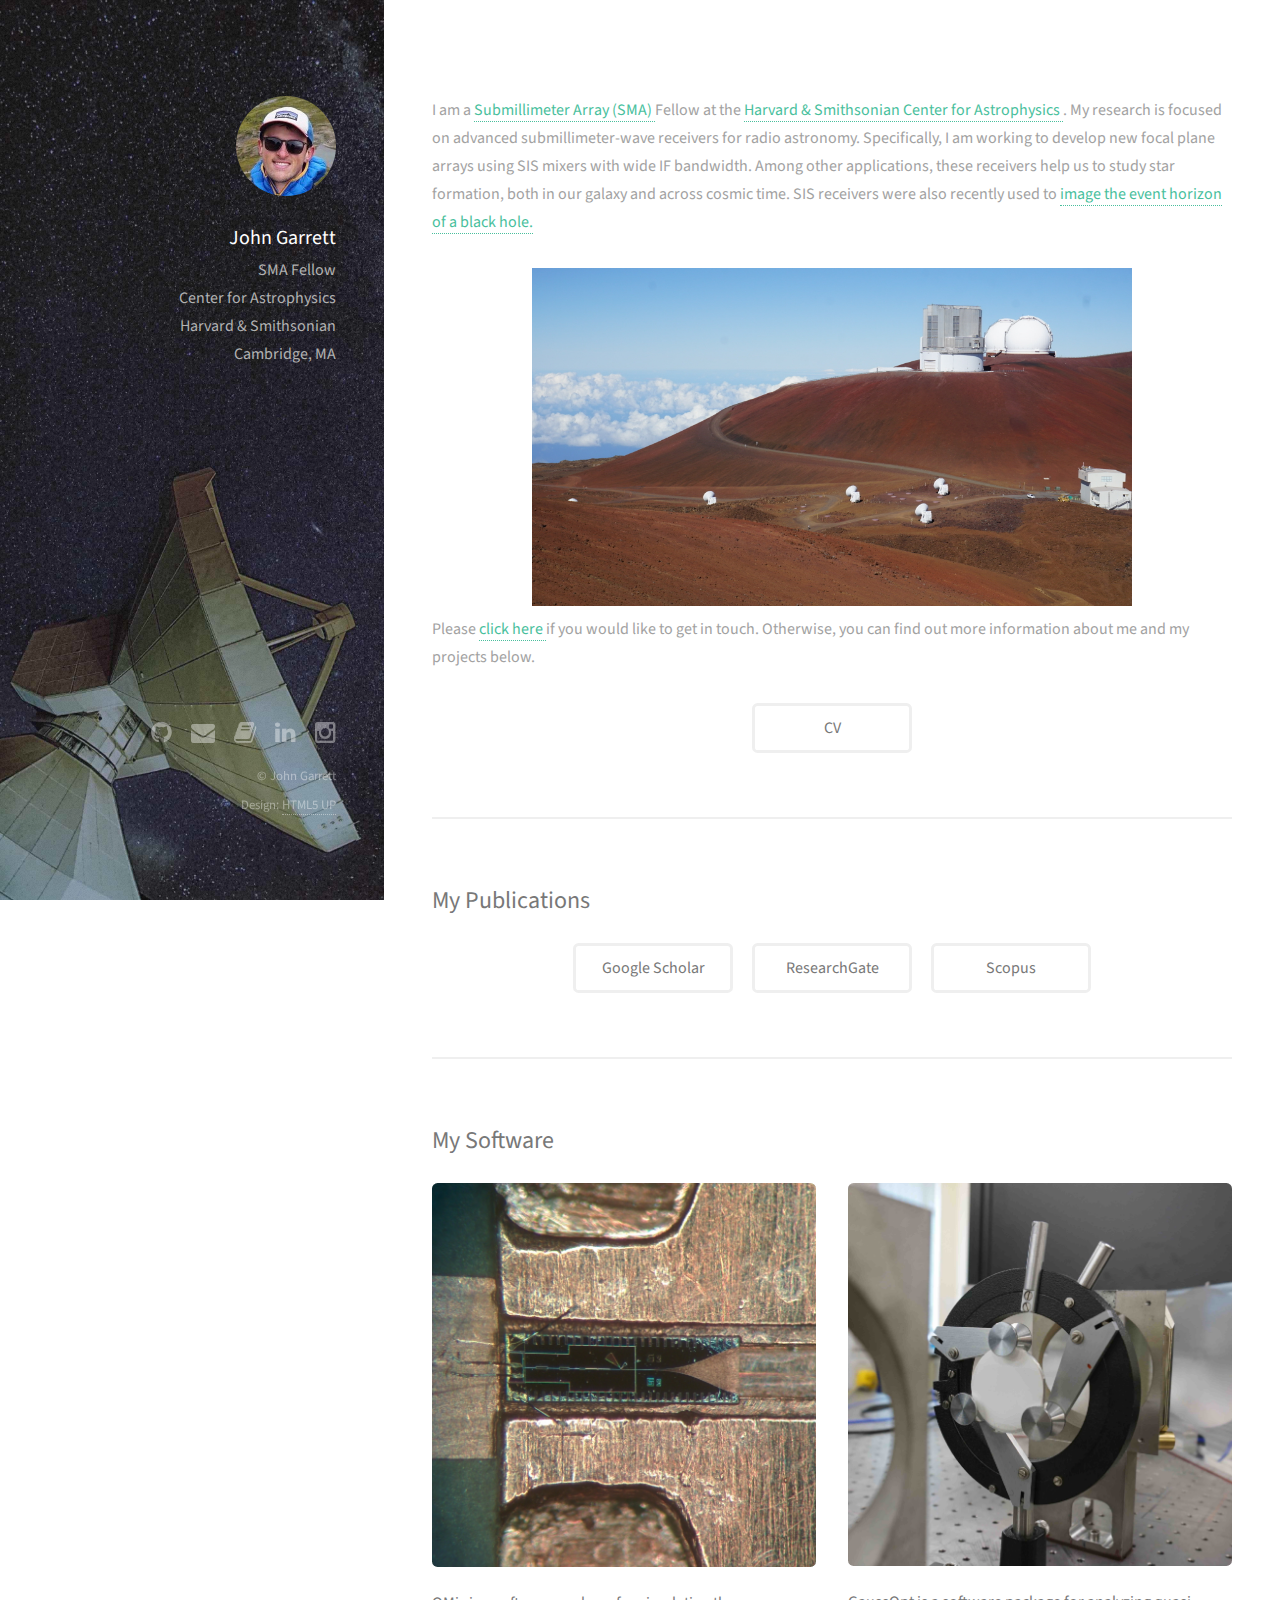
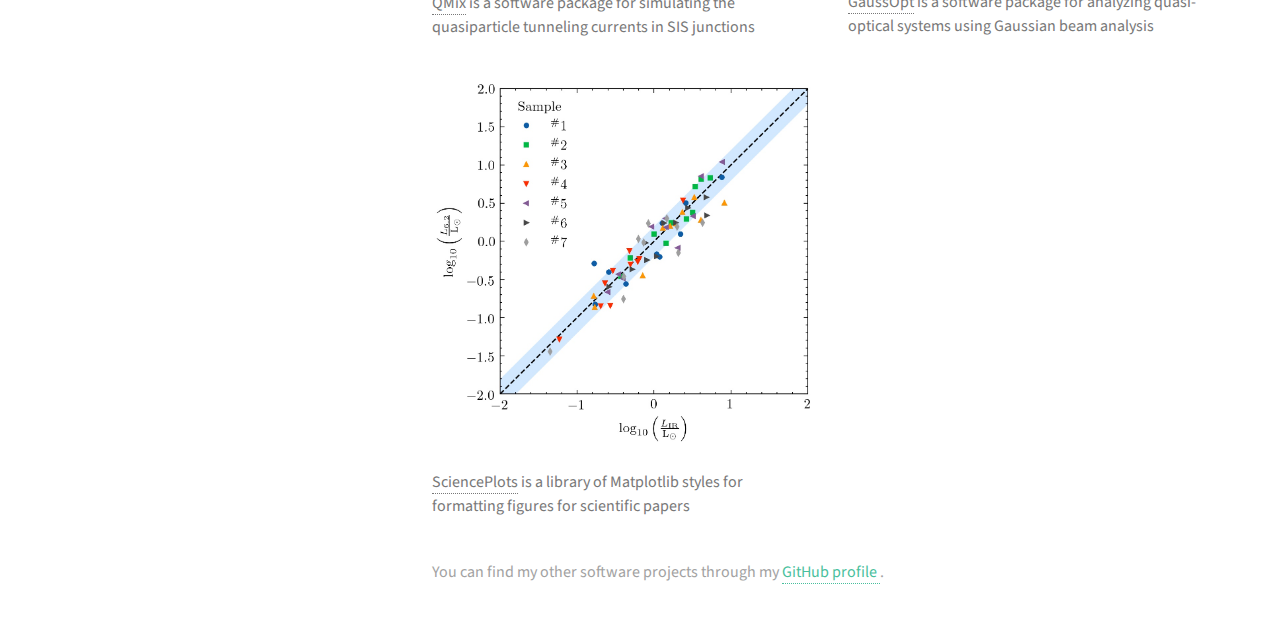
==== commit 41640702: "Minor wording" ====
--- a/index.html
+++ b/index.html
@@ -25,9 +25,9 @@
 				<div class="inner">
 					<a href="#" class="image avatar"><img src="images/avatar2.jpg" alt="" /></a>
 					<h1><strong>John Garrett</strong></h1>
-					<p>SMA Postdoctoral Fellow<br />
-                    Harvard & Smithsonian<br />
+					<p>SMA Fellow<br />
                     Center for Astrophysics<br />
+					Harvard & Smithsonian<br />
 					Cambridge, MA</p>
 				</div>
 			</header>
